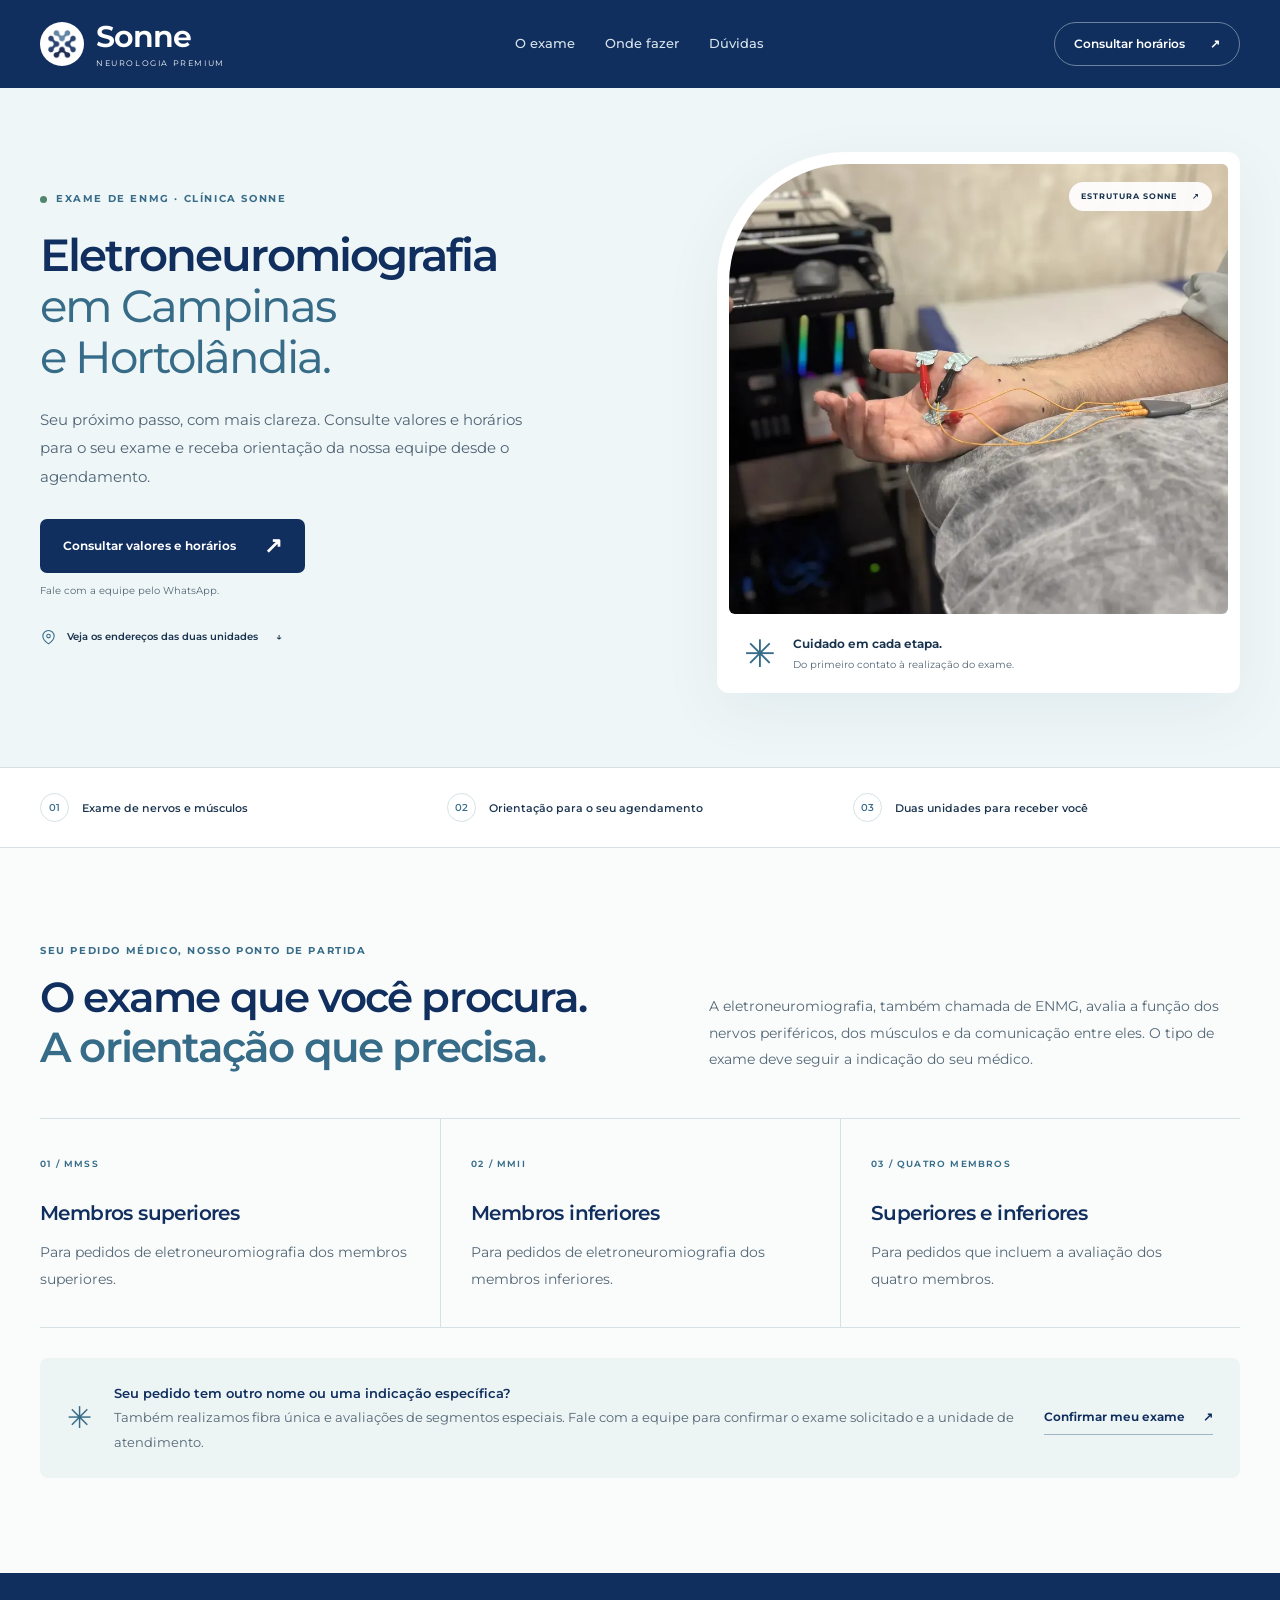
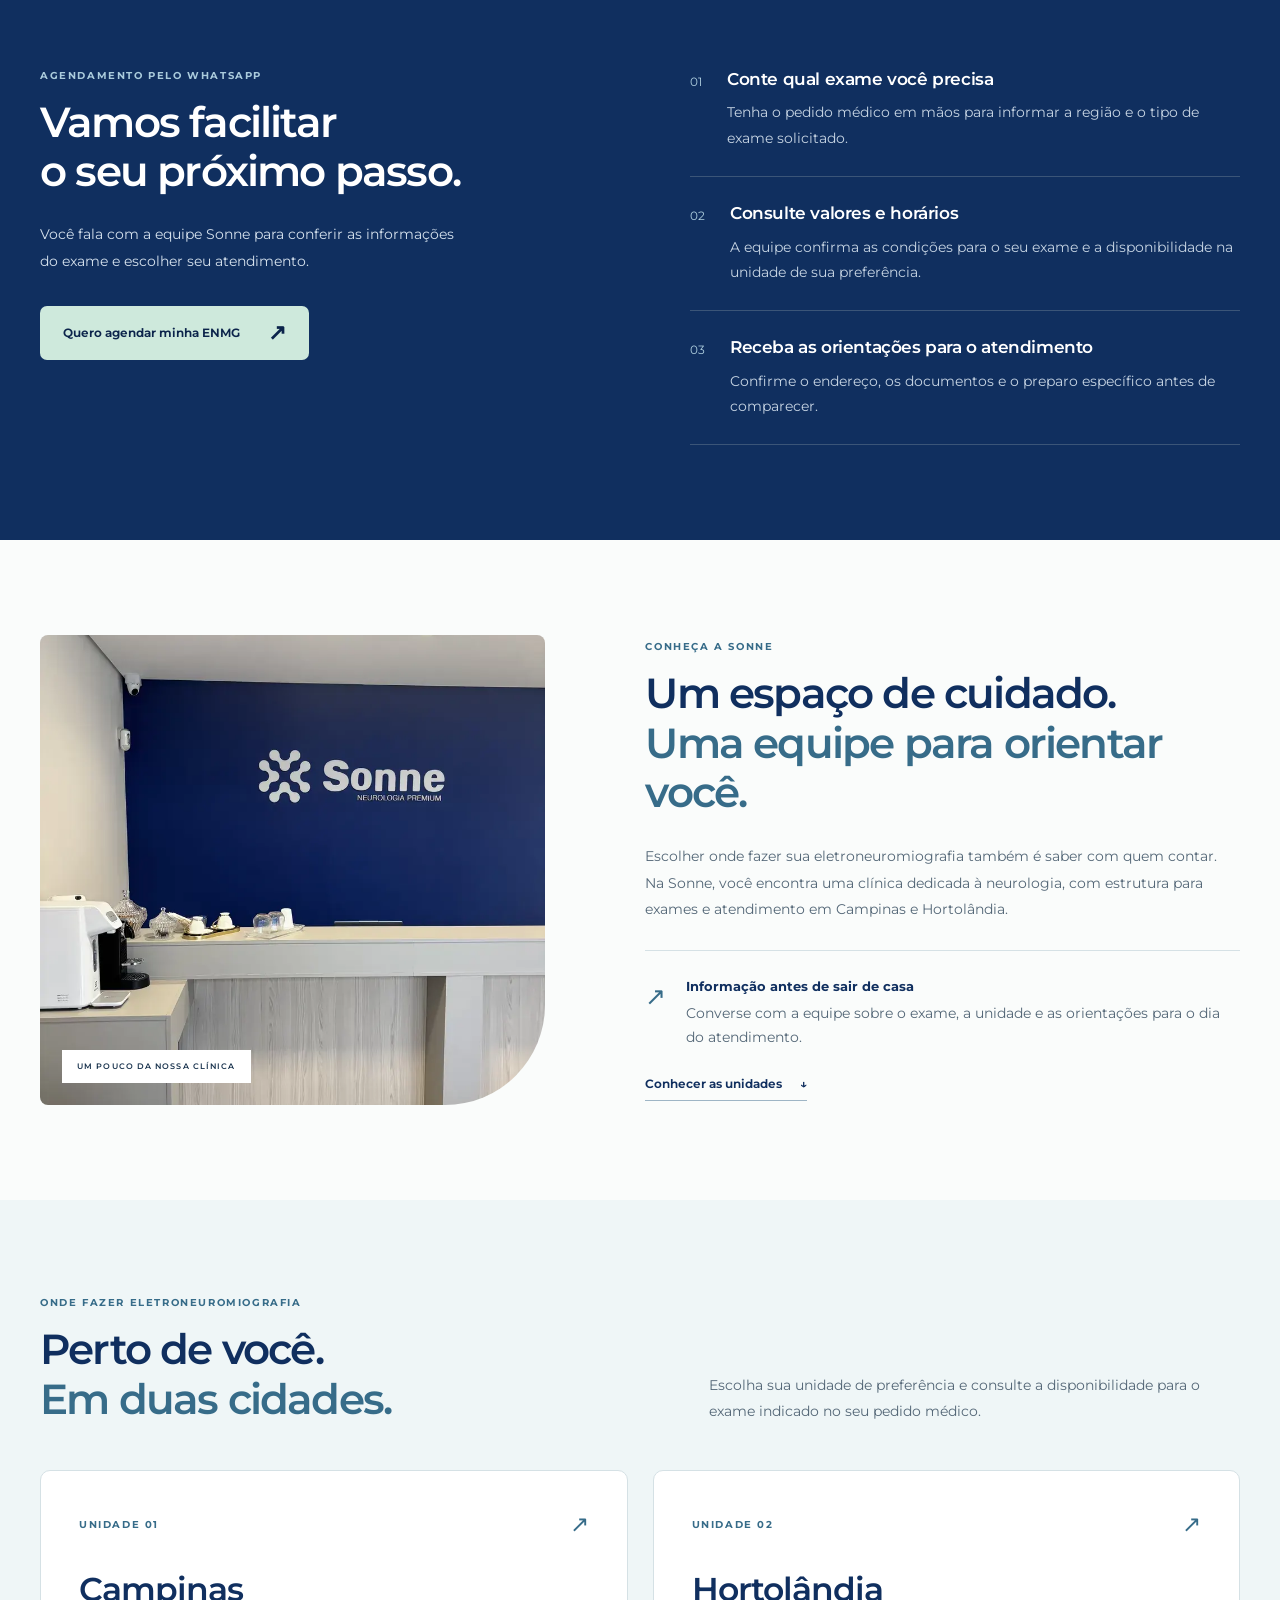
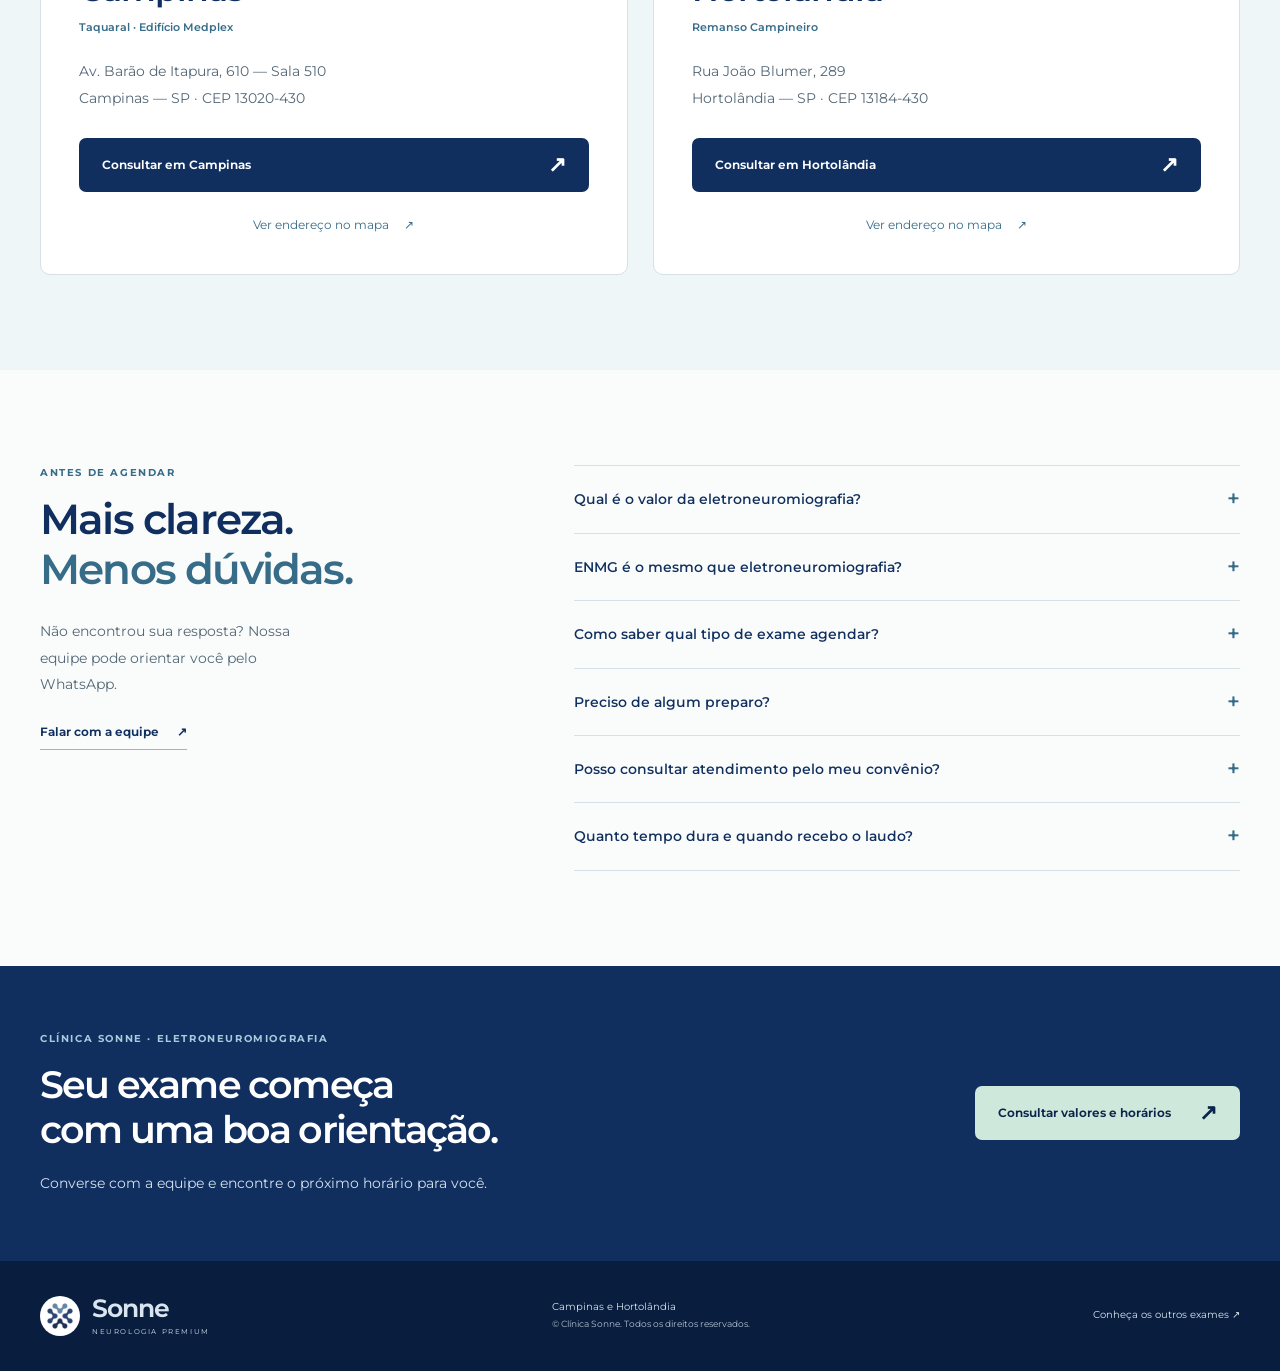
==== eletroneuromiografia/index.html @ 1df1aa3f "feat: add dedicated eletroneuromiografia landing page" ====
<!doctype html>
<html lang="pt-BR">
  <head>
    <meta charset="utf-8" />
    <meta name="viewport" content="width=device-width, initial-scale=1" />
    <title>Eletroneuromiografia em Campinas e Hortolândia | Sonne</title>
    <meta
      name="description"
      content="Precisa agendar uma eletroneuromiografia? Conheça a Clínica Sonne em Campinas e Hortolândia. Consulte valores, horários e orientações para seu exame pelo WhatsApp."
    />
    <meta name="theme-color" content="#102f5f" />
    <link
      rel="canonical"
      href="https://exames.clinicasonne.com.br/eletroneuromiografia/"
    />
    <meta property="og:type" content="website" />
    <meta property="og:locale" content="pt_BR" />
    <meta
      property="og:title"
      content="Eletroneuromiografia em Campinas e Hortolândia | Sonne"
    />
    <meta
      property="og:description"
      content="Seu exame de ENMG, com orientação desde o agendamento. Consulte valores e horários com a equipe Sonne."
    />
    <meta
      property="og:url"
      content="https://exames.clinicasonne.com.br/eletroneuromiografia/"
    />
    <meta
      property="og:image"
      content="https://exames.clinicasonne.com.br/assets/images/exames/eletroneuromiografia.webp"
    />
    <link rel="icon" href="./assets/sonne.webp" type="image/webp" />
    <link
      rel="preload"
      as="image"
      href="../assets/images/exames/eletroneuromiografia.webp"
      fetchpriority="high"
    />
    <link rel="stylesheet" href="./styles.css" />
    <script>
      window.dataLayer = window.dataLayer || [];
      window.dataLayer.push({
        pagePostType: "page",
        pagePostType2: "single-page",
        pagePath: "/eletroneuromiografia/",
        pageTitle: document.title,
        landing_page: "enmg_v1",
      });
      // Keep local QA out of the production container.
      if (location.hostname === "exames.clinicasonne.com.br") {
        (function (w, d, s, l, i) {
          w[l] = w[l] || [];
          w[l].push({ "gtm.start": new Date().getTime(), event: "gtm.js" });
          var f = d.getElementsByTagName(s)[0],
            j = d.createElement(s),
            dl = l != "dataLayer" ? "&l=" + l : "";
          j.async = true;
          j.src = "https://www.googletagmanager.com/gtm.js?id=" + i + dl;
          f.parentNode.insertBefore(j, f);
        })(window, document, "script", "dataLayer", "GTM-NR84NND4");
      }
    </script>
    <script src="./script.js" defer></script>
  </head>
  <body>
    <a class="skip-link" href="#conteudo">Ir para o conteúdo</a>
    <header class="site-header">
      <div class="container header-inner">
        <a class="brand" href="#inicio" aria-label="Clínica Sonne — início">
          <img src="./assets/sonne.webp" alt="" width="44" height="44" />
          <span><strong>Sonne</strong><small>NEUROLOGIA PREMIUM</small></span>
        </a>
        <nav aria-label="Navegação principal">
          <a href="#exame">O exame</a><a href="#unidades">Onde fazer</a
          ><a href="#duvidas">Dúvidas</a>
        </nav>
        <a class="header-cta" href="#agendar"
          >Consultar horários <span aria-hidden="true">↗</span></a
        >
      </div>
    </header>
    <main id="conteudo">
      <section class="hero" id="inicio" aria-labelledby="titulo">
        <div class="container hero-grid">
          <div class="hero-copy">
            <p class="eyebrow">
              <span class="status-dot" aria-hidden="true"></span> EXAME DE ENMG
              · CLÍNICA SONNE
            </p>
            <h1 id="titulo">
              Eletroneuro<wbr />miografia<br /><span
                >em Campinas<br />e Hortolândia.</span
              >
            </h1>
            <p class="hero-description">
              Seu próximo passo, com mais clareza. Consulte valores e horários
              para o seu exame e receba orientação da nossa equipe desde o
              agendamento.
            </p>
            <a
              class="button button-primary"
              id="primeirobotao"
              href="https://wa.me/5519996283086?text=Ol%C3%A1!%20Gostaria%20de%20consultar%20valores%20e%20hor%C3%A1rios%20para%20eletroneuromiografia%20na%20Cl%C3%ADnica%20Sonne."
              target="_blank"
              rel="noopener noreferrer"
              data-cta-label="hero_consultar_enmg"
              >Consultar valores e horários
              <span aria-hidden="true">↗</span></a
            >
            <p class="cta-note">Fale com a equipe pelo WhatsApp.</p>
            <a class="location-link" href="#unidades"
              ><svg aria-hidden="true" viewBox="0 0 24 24">
                <path d="M20 10c0 6-8 11-8 11S4 16 4 10a8 8 0 1 1 16 0Z" />
                <circle cx="12" cy="10" r="2.5" />
              </svg>
              Veja os endereços das duas unidades
              <span aria-hidden="true">↓</span></a
            >
          </div>
          <figure class="hero-visual">
            <img
              class="exam-image"
              src="../assets/images/exames/eletroneuromiografia.webp"
              alt="Eletrodos posicionados na mão durante uma eletroneuromiografia na Clínica Sonne"
              width="900"
              height="1200"
              fetchpriority="high"
              decoding="async"
            />
            <span class="photo-label"
              >ESTRUTURA SONNE <span aria-hidden="true">↗</span></span
            >
            <figcaption>
              <span class="caption-icon" aria-hidden="true">✳</span>
              <div>
                <strong>Cuidado em cada etapa.</strong
                ><span>Do primeiro contato à realização do exame.</span>
              </div>
            </figcaption>
          </figure>
        </div>
      </section>
      <div class="benefits-strip">
        <div class="container benefits-grid">
          <p><span aria-hidden="true">01</span> Exame de nervos e músculos</p>
          <p>
            <span aria-hidden="true">02</span> Orientação para o seu agendamento
          </p>
          <p>
            <span aria-hidden="true">03</span> Duas unidades para receber você
          </p>
        </div>
      </div>

      <section
        class="section exam-section"
        id="exame"
        aria-labelledby="exame-titulo"
      >
        <div class="container">
          <div class="section-heading split-heading">
            <div>
              <p class="eyebrow">SEU PEDIDO MÉDICO, NOSSO PONTO DE PARTIDA</p>
              <h2 id="exame-titulo">
                O exame que você procura.<br /><span
                  >A orientação que precisa.</span
                >
              </h2>
            </div>
            <p>
              A eletroneuromiografia, também chamada de ENMG, avalia a função
              dos nervos periféricos, dos músculos e da comunicação entre eles.
              O tipo de exame deve seguir a indicação do seu médico.
            </p>
          </div>
          <div class="exam-options">
            <article>
              <span class="option-number">01 / MMSS</span>
              <h3>Membros superiores</h3>
              <p>
                Para pedidos de eletroneuromiografia dos membros superiores.
              </p>
            </article>
            <article>
              <span class="option-number">02 / MMII</span>
              <h3>Membros inferiores</h3>
              <p>
                Para pedidos de eletroneuromiografia dos membros inferiores.
              </p>
            </article>
            <article>
              <span class="option-number">03 / QUATRO MEMBROS</span>
              <h3>Superiores e inferiores</h3>
              <p>Para pedidos que incluem a avaliação dos quatro membros.</p>
            </article>
          </div>
          <div class="exam-help">
            <span class="small-mark" aria-hidden="true">✳</span>
            <p>
              <strong
                >Seu pedido tem outro nome ou uma indicação específica?</strong
              ><br />Também realizamos fibra única e avaliações de segmentos
              especiais. Fale com a equipe para confirmar o exame solicitado e a
              unidade de atendimento.
            </p>
            <a
              class="text-link"
              href="https://wa.me/5519996283086?text=Ol%C3%A1!%20Gostaria%20de%20confirmar%20uma%20indica%C3%A7%C3%A3o%20espec%C3%ADfica%20de%20eletroneuromiografia%20na%20Sonne."
              target="_blank"
              rel="noopener noreferrer"
              data-cta-label="tipos_confirmar_exame"
              >Confirmar meu exame <span aria-hidden="true">↗</span></a
            >
          </div>
        </div>
      </section>

      <section
        class="section journey-section"
        id="agendar"
        aria-labelledby="agendar-titulo"
      >
        <div class="container journey-grid">
          <div class="journey-intro">
            <p class="eyebrow">AGENDAMENTO PELO WHATSAPP</p>
            <h2 id="agendar-titulo">
              Vamos facilitar<br />o seu próximo passo.
            </h2>
            <p>
              Você fala com a equipe Sonne para conferir as informações do exame
              e escolher seu atendimento.
            </p>
            <a
              class="button button-primary"
              href="https://wa.me/5519996283086?text=Ol%C3%A1!%20Gostaria%20de%20agendar%20uma%20eletroneuromiografia%20na%20Cl%C3%ADnica%20Sonne."
              target="_blank"
              rel="noopener noreferrer"
              data-cta-label="passos_agendar_enmg"
              >Quero agendar minha ENMG <span aria-hidden="true">↗</span></a
            >
          </div>
          <ol class="steps">
            <li>
              <span class="step-index">01</span>
              <div>
                <h3>Conte qual exame você precisa</h3>
                <p>
                  Tenha o pedido médico em mãos para informar a região e o tipo
                  de exame solicitado.
                </p>
              </div>
            </li>
            <li>
              <span class="step-index">02</span>
              <div>
                <h3>Consulte valores e horários</h3>
                <p>
                  A equipe confirma as condições para o seu exame e a
                  disponibilidade na unidade de sua preferência.
                </p>
              </div>
            </li>
            <li>
              <span class="step-index">03</span>
              <div>
                <h3>Receba as orientações para o atendimento</h3>
                <p>
                  Confirme o endereço, os documentos e o preparo específico
                  antes de comparecer.
                </p>
              </div>
            </li>
          </ol>
        </div>
      </section>

      <section class="section clinic-section" aria-labelledby="clinica-titulo">
        <div class="container clinic-grid">
          <div class="clinic-photos">
            <img
              src="../assets/images/clinica/IMG_0483.webp"
              alt="Recepção da Clínica Sonne com a marca na parede azul"
              width="900"
              height="1200"
              loading="lazy"
              decoding="async"
            /><span class="photo-caption">UM POUCO DA NOSSA CLÍNICA</span>
          </div>
          <div class="clinic-copy">
            <p class="eyebrow">CONHEÇA A SONNE</p>
            <h2 id="clinica-titulo">
              Um espaço de cuidado.<br /><span
                >Uma equipe para orientar você.</span
              >
            </h2>
            <p>
              Escolher onde fazer sua eletroneuromiografia também é saber com
              quem contar. Na Sonne, você encontra uma clínica dedicada à
              neurologia, com estrutura para exames e atendimento em Campinas e
              Hortolândia.
            </p>
            <div class="clinic-detail">
              <span aria-hidden="true">↗</span>
              <p>
                <strong>Informação antes de sair de casa</strong>Converse com a
                equipe sobre o exame, a unidade e as orientações para o dia do
                atendimento.
              </p>
            </div>
            <a class="text-link" href="#unidades"
              >Conhecer as unidades <span aria-hidden="true">↓</span></a
            >
          </div>
        </div>
      </section>

      <section
        class="section locations-section"
        id="unidades"
        aria-labelledby="unidades-titulo"
      >
        <div class="container">
          <div class="section-heading split-heading">
            <div>
              <p class="eyebrow">ONDE FAZER ELETRONEUROMIOGRAFIA</p>
              <h2 id="unidades-titulo">
                Perto de você.<br /><span>Em duas cidades.</span>
              </h2>
            </div>
            <p>
              Escolha sua unidade de preferência e consulte a disponibilidade
              para o exame indicado no seu pedido médico.
            </p>
          </div>
          <div class="location-grid">
            <article class="location-card">
              <div class="location-top">
                <span class="eyebrow">UNIDADE 01</span
                ><span aria-hidden="true">↗</span>
              </div>
              <h3>Campinas</h3>
              <p class="neighborhood">Taquaral · Edifício Medplex</p>
              <address>
                Av. Barão de Itapura, 610 — Sala 510<br />Campinas — SP · CEP
                13020-430
              </address>
              <a
                class="button button-primary"
                href="https://wa.me/5519996283086?text=Ol%C3%A1!%20Gostaria%20de%20consultar%20valores%20e%20hor%C3%A1rios%20de%20eletroneuromiografia%20na%20unidade%20Campinas%20da%20Sonne."
                target="_blank"
                rel="noopener noreferrer"
                data-cta-label="unidade_campinas_enmg"
                data-unit="campinas"
                >Consultar em Campinas <span aria-hidden="true">↗</span></a
              ><a
                class="map-link"
                href="https://www.google.com/maps/search/?api=1&amp;query=Cl%C3%ADnica%20Sonne%20Av.%20Bar%C3%A3o%20de%20Itapura%20610%20Campinas"
                target="_blank"
                rel="noopener noreferrer"
                >Ver endereço no mapa <span aria-hidden="true">↗</span></a
              >
            </article>
            <article class="location-card">
              <div class="location-top">
                <span class="eyebrow">UNIDADE 02</span
                ><span aria-hidden="true">↗</span>
              </div>
              <h3>Hortolândia</h3>
              <p class="neighborhood">Remanso Campineiro</p>
              <address>
                Rua João Blumer, 289<br />Hortolândia — SP · CEP 13184-430
              </address>
              <a
                class="button button-primary"
                href="https://wa.me/5519996283086?text=Ol%C3%A1!%20Gostaria%20de%20consultar%20valores%20e%20hor%C3%A1rios%20de%20eletroneuromiografia%20na%20unidade%20Hortol%C3%A2ndia%20da%20Sonne."
                target="_blank"
                rel="noopener noreferrer"
                data-cta-label="unidade_hortolandia_enmg"
                data-unit="hortolandia"
                >Consultar em Hortolândia <span aria-hidden="true">↗</span></a
              ><a
                class="map-link"
                href="https://www.google.com/maps/search/?api=1&amp;query=Cl%C3%ADnica%20Sonne%20Rua%20Jo%C3%A3o%20Blumer%20289%20Hortol%C3%A2ndia"
                target="_blank"
                rel="noopener noreferrer"
                >Ver endereço no mapa <span aria-hidden="true">↗</span></a
              >
            </article>
          </div>
        </div>
      </section>

      <section
        class="section faq-section"
        id="duvidas"
        aria-labelledby="duvidas-titulo"
      >
        <div class="container faq-grid">
          <div>
            <p class="eyebrow">ANTES DE AGENDAR</p>
            <h2 id="duvidas-titulo">
              Mais clareza.<br /><span>Menos dúvidas.</span>
            </h2>
            <p>
              Não encontrou sua resposta? Nossa equipe pode orientar você pelo
              WhatsApp.
            </p>
            <a
              class="text-link"
              href="https://wa.me/5519996283086?text=Ol%C3%A1!%20Tenho%20uma%20d%C3%BAvida%20sobre%20o%20agendamento%20de%20eletroneuromiografia%20na%20Sonne."
              target="_blank"
              rel="noopener noreferrer"
              data-cta-label="faq_duvida_enmg"
              >Falar com a equipe <span aria-hidden="true">↗</span></a
            >
          </div>
          <div class="faq-list">
            <details>
              <summary>Qual é o valor da eletroneuromiografia?</summary>
              <p>
                Para consultar o valor do seu exame, informe à equipe o que está
                descrito no pedido médico e a unidade de preferência. Assim,
                você recebe as informações correspondentes ao atendimento
                solicitado.
              </p>
            </details>
            <details>
              <summary>ENMG é o mesmo que eletroneuromiografia?</summary>
              <p>
                Sim. ENMG é a sigla de eletroneuromiografia. No pedido, também
                podem aparecer as siglas MMSS (membros superiores) e MMII
                (membros inferiores).
              </p>
            </details>
            <details>
              <summary>Como saber qual tipo de exame agendar?</summary>
              <p>
                Use a indicação do seu pedido médico. Se houver dúvida sobre a
                descrição ou a região a ser avaliada, fale com a equipe antes de
                confirmar o agendamento.
              </p>
            </details>
            <details>
              <summary>Preciso de algum preparo?</summary>
              <p>
                Confirme com a equipe o preparo específico para o exame
                solicitado, os documentos necessários e as orientações para o
                dia do atendimento.
              </p>
            </details>
            <details>
              <summary>Posso consultar atendimento pelo meu convênio?</summary>
              <p>
                Sim. Informe seu convênio, a modalidade do plano e o exame
                solicitado. A equipe precisa confirmar a elegibilidade e as
                condições de atendimento antes do agendamento.
              </p>
            </details>
            <details>
              <summary>Quanto tempo dura e quando recebo o laudo?</summary>
              <p>
                Consulte essas informações no agendamento, de acordo com o tipo
                de exame solicitado. A equipe confirma a duração prevista e o
                prazo de entrega do laudo para o seu atendimento.
              </p>
            </details>
          </div>
        </div>
      </section>
      <section class="final-cta" aria-labelledby="final-titulo">
        <div class="container final-inner">
          <div>
            <p class="eyebrow">CLÍNICA SONNE · ELETRONEUROMIOGRAFIA</p>
            <h2 id="final-titulo">
              Seu exame começa<br />com uma boa orientação.
            </h2>
            <p>Converse com a equipe e encontre o próximo horário para você.</p>
          </div>
          <a
            class="button button-light"
            href="https://wa.me/5519996283086?text=Ol%C3%A1!%20Gostaria%20de%20consultar%20valores%20e%20hor%C3%A1rios%20para%20eletroneuromiografia%20na%20Cl%C3%ADnica%20Sonne."
            target="_blank"
            rel="noopener noreferrer"
            data-cta-label="final_consultar_enmg"
            >Consultar valores e horários <span aria-hidden="true">↗</span></a
          >
        </div>
      </section>
    </main>
    <footer>
      <div class="container footer-inner">
        <a class="brand" href="#inicio"
          ><img src="./assets/sonne.webp" alt="" width="40" height="40" /><span
            ><strong>Sonne</strong><small>NEUROLOGIA PREMIUM</small></span
          ></a
        >
        <p>
          Campinas e Hortolândia<br /><span
            >© Clínica Sonne. Todos os direitos reservados.</span
          >
        </p>
        <a href="../"
          >Conheça os outros exames <span aria-hidden="true">↗</span></a
        >
      </div>
    </footer>
    <div class="mobile-cta">
      <a
        class="button button-primary"
        href="https://wa.me/5519996283086?text=Ol%C3%A1!%20Gostaria%20de%20consultar%20valores%20e%20hor%C3%A1rios%20para%20eletroneuromiografia%20na%20Cl%C3%ADnica%20Sonne."
        target="_blank"
        rel="noopener noreferrer"
        data-cta-label="fixo_mobile_consultar_enmg"
        >Consultar valores e horários <span aria-hidden="true">↗</span></a
      >
    </div>
  </body>
</html>
---- eletroneuromiografia/styles.css ----
@font-face {
  font-family: Montserrat;
  src: url("./assets/montserrat-latin.woff2") format("woff2");
  font-style: normal;
  font-weight: 100 900;
  font-display: swap;
}
:root {
  --navy: #102f5f;
  --deep: #0c244b;
  --blue: #376c89;
  --ice: #eff6f7;
  --ink: #18324d;
  --muted: #546777;
  --line: #d5e1e5;
  --paper: #fafcfb;
  --mint: #cee9dc;
}
* {
  box-sizing: border-box;
}
html {
  scroll-behavior: smooth;
  scroll-padding-top: 104px;
}
body {
  margin: 0;
  background: var(--paper);
  color: var(--ink);
  font:
    16px/1.65 Montserrat,
    Arial,
    sans-serif;
  -webkit-font-smoothing: antialiased;
}
a {
  color: inherit;
  text-decoration: none;
}
img {
  display: block;
  max-width: 100%;
  height: auto;
}
button,
a,
summary {
  -webkit-tap-highlight-color: transparent;
}
a:focus-visible,
summary:focus-visible {
  outline: 3px solid #21805a;
  outline-offset: 6px;
}
h1,
h2,
h3,
p,
figure {
  margin: 0;
}
h1,
h2,
h3 {
  font-weight: 600;
}
h2 {
  font-size: clamp(30px, 3.3vw, 43px);
  line-height: 1.18;
  letter-spacing: -1.8px;
  color: var(--navy);
}
h2 span {
  color: var(--blue);
}
.container {
  width: min(1200px, calc(100% - 80px));
  margin-inline: auto;
}
.skip-link {
  position: fixed;
  left: 15px;
  top: -100px;
  z-index: 100;
  background: white;
  padding: 12px 20px;
}
.skip-link:focus {
  top: 10px;
}
.site-header {
  position: sticky;
  top: 0;
  z-index: 30;
  background: var(--navy);
  color: #fff;
}
.header-inner {
  height: 88px;
  display: flex;
  align-items: center;
  justify-content: space-between;
  gap: 30px;
}
.brand {
  display: flex;
  align-items: center;
  gap: 12px;
}
.brand img {
  border-radius: 50%;
}
.brand > span {
  display: grid;
  line-height: 1;
}
.brand strong {
  font-size: 30px;
  font-weight: 650;
  letter-spacing: -1px;
}
.brand small {
  margin-top: 7px;
  font-size: 8px;
  letter-spacing: 1.6px;
}
.site-header nav {
  display: flex;
  gap: 30px;
  font-size: 13px;
  font-weight: 500;
  color: #d8e4ec;
}
.site-header nav a:hover {
  color: #fff;
  text-decoration: underline;
  text-underline-offset: 5px;
}
.header-cta {
  display: flex;
  align-items: center;
  gap: 25px;
  border: 1px solid #6c829d;
  border-radius: 30px;
  padding: 11px 19px;
  font-size: 12px;
  font-weight: 600;
}
.header-cta:hover {
  background: #fff;
  color: var(--navy);
}
.eyebrow {
  font-size: 10px;
  font-weight: 700;
  letter-spacing: 1.6px;
  line-height: 1.6;
  color: var(--blue);
}
.hero {
  background: var(--ice);
  overflow: hidden;
}
.hero-grid {
  display: grid;
  grid-template-columns: 1.17fr 1fr;
  gap: 65px;
  align-items: center;
  padding-block: 64px 74px;
}
.hero-copy .eyebrow {
  display: flex;
  gap: 9px;
  align-items: center;
}
.status-dot {
  width: 7px;
  height: 7px;
  flex: 0 0 7px;
  border-radius: 50%;
  background: #51856d;
}
.hero h1 {
  margin: 23px 0;
  font-size: clamp(35px, 3.55vw, 51px);
  line-height: 1.12;
  letter-spacing: -2px;
  color: var(--navy);
}
.hero h1 span {
  font-weight: 450;
  color: var(--blue);
}
.hero-description {
  max-width: 510px;
  font-size: 15px;
  line-height: 1.9;
  color: #4f6475;
}
.button {
  display: inline-flex;
  align-items: center;
  justify-content: center;
  gap: 28px;
  min-height: 54px;
  padding: 16px 23px;
  border-radius: 7px;
  font-size: 12px;
  font-weight: 650;
  line-height: 1.4;
  transition:
    background 0.2s,
    transform 0.2s;
}
.button:hover {
  transform: translateY(-2px);
}
.button span {
  font-size: 22px;
  line-height: 1;
}
.button-primary {
  background: var(--navy);
  color: #fff;
}
.button-primary:hover {
  background: #1c497e;
}
.hero .button {
  margin-top: 28px;
}
.cta-note {
  font-size: 10px;
  color: var(--muted);
  margin-top: 10px;
}
.location-link {
  display: inline-flex;
  align-items: center;
  gap: 10px;
  margin-top: 29px;
  font-size: 10px;
  font-weight: 600;
}
.location-link svg {
  width: 17px;
  height: 17px;
  stroke: var(--blue);
  stroke-width: 1.5;
  fill: none;
}
.location-link > span {
  margin-left: 8px;
}
.hero-visual {
  position: relative;
  padding: 12px 12px 0;
  background: white;
  border-radius: 130px 12px 12px 12px;
  box-shadow: 0 18px 60px #173b5e10;
}
.exam-image {
  width: 100%;
  height: 450px;
  object-fit: cover;
  object-position: 50% 58%;
  border-radius: 120px 6px 6px 6px;
}
.photo-label {
  position: absolute;
  right: 28px;
  top: 30px;
  padding: 8px 12px;
  border-radius: 30px;
  background: #ffffffeb;
  font-size: 8px;
  font-weight: 700;
  letter-spacing: 1px;
  display: flex;
  gap: 15px;
  align-items: center;
}
.hero-visual figcaption {
  display: flex;
  align-items: center;
  gap: 17px;
  padding: 20px 15px;
}
.caption-icon {
  font-size: 38px;
  color: var(--blue);
  line-height: 1;
}
.hero-visual figcaption div {
  display: grid;
  gap: 3px;
}
.hero-visual figcaption strong {
  font-size: 12px;
  font-weight: 650;
}
.hero-visual figcaption div > span {
  font-size: 10px;
  color: var(--muted);
}
.benefits-strip {
  border-block: 1px solid var(--line);
  background: white;
}
.benefits-grid {
  display: grid;
  grid-template-columns: repeat(3, 1fr);
  padding-block: 25px;
  gap: 20px;
}
.benefits-grid p {
  display: flex;
  gap: 13px;
  align-items: center;
  font-size: 11px;
  font-weight: 550;
}
.benefits-grid p > span {
  font-size: 10px;
  color: var(--blue);
  border: 1px solid #d6e2e6;
  border-radius: 50%;
  width: 29px;
  height: 29px;
  display: grid;
  place-items: center;
  flex-shrink: 0;
}
.section {
  padding-block: 95px;
}
.section-heading {
  margin-bottom: 45px;
}
.section-heading h2,
.journey-intro h2,
.clinic-copy h2,
.faq-grid h2 {
  margin-top: 14px;
}
.split-heading {
  display: grid;
  grid-template-columns: 1.1fr 1fr;
  gap: 85px;
  align-items: end;
}
.split-heading > p {
  font-size: 13px;
  color: var(--muted);
  line-height: 1.9;
}
.exam-options {
  display: grid;
  grid-template-columns: repeat(3, 1fr);
  border-block: 1px solid var(--line);
}
.exam-options article {
  padding: 30px 30px 34px 0;
}
.exam-options article + article {
  border-left: 1px solid var(--line);
  padding-left: 30px;
}
.option-number {
  font-size: 9px;
  letter-spacing: 1.2px;
  font-weight: 650;
  color: var(--blue);
}
.exam-options h3 {
  font-size: 20px;
  line-height: 1.35;
  margin: 25px 0 12px;
  color: var(--navy);
  letter-spacing: -0.6px;
}
.exam-options p {
  font-size: 12px;
  line-height: 1.9;
  color: var(--muted);
}
.exam-help {
  display: flex;
  align-items: center;
  gap: 22px;
  margin-top: 30px;
  background: #edf4f4;
  padding: 23px 27px;
  border-radius: 8px;
}
.small-mark {
  font-size: 30px;
  color: var(--blue);
}
.exam-help p {
  font-size: 11px;
  line-height: 1.9;
  flex: 1;
  color: var(--muted);
}
.exam-help strong {
  color: var(--navy);
  font-weight: 600;
}
.text-link {
  display: inline-flex;
  align-items: center;
  gap: 18px;
  font-size: 11px;
  color: var(--navy);
  font-weight: 650;
  border-bottom: 1px solid #9eb5c5;
  padding-block: 7px;
  white-space: nowrap;
}
.text-link:hover {
  color: #236747;
  border-color: currentColor;
}
.journey-section {
  background: var(--navy);
  color: #d5e1ed;
}
.journey-grid {
  display: grid;
  grid-template-columns: 1fr 1fr;
  gap: 100px;
  align-items: start;
}
.journey-section .eyebrow {
  color: #aacbdc;
}
.journey-section h2 {
  color: #fff;
}
.journey-intro > p:not(.eyebrow) {
  font-size: 13px;
  line-height: 1.9;
  margin: 24px 0;
  max-width: 420px;
}
.journey-section .button {
  background: var(--mint);
  color: var(--deep);
  margin-top: 8px;
}
.journey-section .button:hover {
  background: #e6f5ed;
}
.steps {
  margin: 0;
  padding: 0;
  list-style: none;
}
.steps li {
  display: flex;
  align-items: flex-start;
  gap: 25px;
  padding: 25px 0;
  border-bottom: 1px solid #3b5578;
}
.steps li:first-child {
  padding-top: 0;
}
.step-index {
  font-size: 12px;
  color: #afcfdf;
  padding-top: 4px;
}
.steps h3 {
  color: #fff;
  font-size: 17px;
  line-height: 1.4;
  margin-bottom: 9px;
  letter-spacing: -0.4px;
}
.steps p {
  font-size: 12px;
  line-height: 1.8;
  color: #c6d4e3;
}
.clinic-grid {
  display: grid;
  grid-template-columns: 0.85fr 1fr;
  align-items: center;
  gap: 100px;
}
.clinic-photos {
  position: relative;
}
.clinic-photos img {
  height: 470px;
  width: 100%;
  object-fit: cover;
  object-position: center 50%;
  border-radius: 8px 8px 100px 8px;
}
.photo-caption {
  position: absolute;
  left: 22px;
  bottom: 22px;
  background: white;
  padding: 10px 15px;
  font-size: 8px;
  letter-spacing: 1.1px;
  font-weight: 600;
}
.clinic-copy > p:not(.eyebrow) {
  font-size: 13px;
  color: var(--muted);
  line-height: 1.9;
  margin-top: 25px;
}
.clinic-detail {
  display: flex;
  align-items: flex-start;
  gap: 20px;
  border-top: 1px solid var(--line);
  margin: 27px 0 18px;
  padding-top: 25px;
}
.clinic-detail > span {
  font-size: 25px;
  color: var(--blue);
}
.clinic-detail p {
  font-size: 12px;
  color: var(--muted);
}
.clinic-detail strong {
  display: block;
  font-size: 13px;
  color: var(--navy);
  margin-bottom: 5px;
}
.locations-section {
  background: var(--ice);
}
.location-grid {
  display: grid;
  grid-template-columns: 1fr 1fr;
  gap: 25px;
}
.location-card {
  background: white;
  border: 1px solid var(--line);
  padding: 35px 38px;
  border-radius: 10px;
}
.location-top {
  display: flex;
  align-items: center;
  justify-content: space-between;
}
.location-top > span:last-child {
  font-size: 23px;
  color: var(--blue);
}
.location-card h3 {
  font-size: 33px;
  letter-spacing: -1px;
  margin: 18px 0 2px;
  color: var(--navy);
}
.neighborhood {
  font-size: 11px;
  color: var(--blue);
  font-weight: 600;
}
.location-card address {
  font-size: 12px;
  color: var(--muted);
  font-style: normal;
  line-height: 1.9;
  margin: 22px 0 27px;
}
.location-card .button {
  width: 100%;
  justify-content: space-between;
}
.map-link {
  display: flex;
  align-items: center;
  justify-content: center;
  gap: 15px;
  font-size: 11px;
  color: var(--blue);
  margin-top: 17px;
  min-height: 30px;
}
.map-link:hover {
  text-decoration: underline;
}
.faq-grid {
  display: grid;
  grid-template-columns: 0.8fr 1.2fr;
  gap: 90px;
}
.faq-grid > div > p:not(.eyebrow) {
  font-size: 12px;
  line-height: 1.9;
  color: var(--muted);
  margin: 23px 0 17px;
  max-width: 290px;
}
.faq-list {
  border-top: 1px solid var(--line);
}
details {
  border-bottom: 1px solid var(--line);
}
summary {
  cursor: pointer;
  list-style: none;
  font-size: 13px;
  line-height: 1.6;
  font-weight: 550;
  display: flex;
  justify-content: space-between;
  gap: 24px;
  padding: 22px 0;
  color: var(--navy);
}
summary::-webkit-details-marker {
  display: none;
}
summary:after {
  content: "+";
  font-size: 22px;
  line-height: 1;
  flex-shrink: 0;
  color: var(--blue);
}
details[open] summary:after {
  content: "−";
}
details p {
  font-size: 12px;
  line-height: 1.9;
  padding: 0 30px 23px 0;
  color: var(--muted);
}
.final-cta {
  padding-block: 65px;
  background: var(--navy);
  color: #d5e1ed;
}
.final-inner {
  display: flex;
  align-items: center;
  justify-content: space-between;
  gap: 55px;
}
.final-cta .eyebrow {
  color: #aacbdc;
}
.final-cta h2 {
  color: #fff;
  margin-top: 15px;
  font-size: clamp(29px, 3vw, 40px);
}
.final-cta p:not(.eyebrow) {
  font-size: 12px;
  margin-top: 20px;
}
.button-light {
  background: var(--mint);
  color: var(--deep);
  flex-shrink: 0;
}
.button-light:hover {
  background: #e6f5ed;
}
footer {
  background: #091e3e;
  color: #d8e5ee;
  padding-block: 35px;
}
.footer-inner {
  display: flex;
  align-items: center;
  justify-content: space-between;
  gap: 35px;
}
.footer-inner .brand strong {
  font-size: 25px;
}
.footer-inner .brand small {
  font-size: 7px;
}
.footer-inner p {
  font-size: 10px;
}
.footer-inner p > span {
  font-size: 9px;
  color: #afc0d1;
}
.footer-inner > a:last-child {
  font-size: 10px;
}
.mobile-cta {
  display: none;
}
@media (min-width: 1500px) {
  .hero h1 {
    font-size: 51px;
  }
}
@media (max-width: 1100px) {
  .container {
    width: calc(100% - 56px);
  }
  .hero-grid {
    gap: 30px;
  }
  .hero h1 {
    font-size: 40px;
  }
  .exam-image {
    height: 430px;
  }
  .header-inner {
    gap: 20px;
  }
  .site-header nav {
    gap: 20px;
  }
  .journey-grid,
  .clinic-grid {
    gap: 55px;
  }
  .split-heading,
  .faq-grid {
    gap: 45px;
  }
  .exam-help {
    flex-wrap: wrap;
  }
  .exam-help .text-link {
    margin-left: 45px;
  }
  .hero-description {
    font-size: 14px;
  }
}
@media (max-width: 800px) {
  .container {
    width: calc(100% - 40px);
  }
  .header-inner {
    height: 76px;
  }
  .brand strong {
    font-size: 26px;
  }
  .brand small {
    font-size: 7px;
  }
  .site-header nav {
    display: none;
  }
  .header-cta {
    font-size: 10px;
    padding: 10px 14px;
    gap: 13px;
  }
  .hero-grid {
    grid-template-columns: 1fr;
    gap: 38px;
    padding-block: 42px 40px;
  }
  .hero h1 {
    font-size: clamp(32px, 6.2vw, 47px);
    letter-spacing: -1.5px;
  }
  .hero h1 span br {
    display: none;
  }
  .hero-description {
    max-width: 570px;
  }
  .hero-visual {
    width: 100%;
    max-width: 560px;
    justify-self: center;
    border-radius: 85px 10px 10px 10px;
  }
  .exam-image {
    height: 380px;
    object-position: center 62%;
    border-radius: 75px 6px 6px 6px;
  }
  .benefits-grid {
    gap: 18px;
    padding-block: 23px;
  }
  .benefits-grid p {
    font-size: 10px;
    align-items: flex-start;
    gap: 9px;
  }
  .section {
    padding-block: 65px;
  }
  .split-heading {
    grid-template-columns: 1fr;
    gap: 22px;
  }
  .split-heading > p {
    max-width: 590px;
  }
  .journey-grid,
  .clinic-grid,
  .faq-grid {
    grid-template-columns: 1fr;
    gap: 38px;
  }
  .journey-intro > p:not(.eyebrow) {
    max-width: 550px;
  }
  .clinic-photos {
    max-width: 550px;
  }
  .clinic-photos img {
    height: 390px;
  }
  .clinic-copy h2 {
    max-width: 550px;
  }
  .clinic-grid {
    gap: 36px;
  }
  .location-card {
    padding: 26px;
  }
  .location-card h3 {
    font-size: 28px;
  }
  .location-card .button {
    font-size: 10px;
    gap: 14px;
    padding: 16px;
  }
  .faq-grid > div > p:not(.eyebrow) {
    max-width: 500px;
  }
  .final-inner {
    align-items: flex-start;
    flex-direction: column;
    gap: 27px;
  }
  .footer-inner {
    flex-wrap: wrap;
  }
  .exam-options h3 {
    font-size: 17px;
  }
  .exam-options article {
    padding-right: 20px;
  }
  .exam-options article + article {
    padding-left: 20px;
  }
}
@media (max-width: 520px) {
  html {
    scroll-padding-top: 92px;
  }
  .container {
    width: calc(100% - 36px);
  }
  .brand {
    gap: 8px;
  }
  .brand img {
    width: 36px;
    height: 36px;
  }
  .brand strong {
    font-size: 24px;
  }
  .brand small {
    font-size: 6px;
    letter-spacing: 1.2px;
  }
  .header-cta {
    font-size: 9px;
    gap: 8px;
  }
  .header-inner {
    gap: 10px;
    height: 70px;
  }
  .hero-grid {
    padding-top: 34px;
    gap: 32px;
  }
  .hero-copy .eyebrow {
    font-size: 8px;
    letter-spacing: 1.2px;
  }
  .hero h1 {
    font-size: clamp(27px, 7.6vw, 39px);
    margin: 20px 0;
    letter-spacing: -1.2px;
    line-height: 1.17;
  }
  .hero h1 span br {
    display: initial;
  }
  .hero-description {
    font-size: 13px;
    line-height: 1.85;
  }
  .hero .button {
    width: 100%;
    font-size: 12px;
    margin-top: 24px;
  }
  .cta-note {
    text-align: center;
  }
  .location-link {
    font-size: 9px;
    gap: 7px;
    margin-top: 22px;
  }
  .exam-image {
    height: 310px;
  }
  .hero-visual figcaption {
    padding: 16px 7px;
    gap: 12px;
  }
  .hero-visual figcaption strong {
    font-size: 11px;
  }
  .hero-visual figcaption div > span {
    font-size: 9px;
  }
  .caption-icon {
    font-size: 30px;
  }
  .photo-label {
    font-size: 7px;
    right: 23px;
    top: 23px;
  }
  .benefits-grid {
    grid-template-columns: 1fr;
    gap: 13px;
  }
  .benefits-grid p {
    align-items: center;
    font-size: 11px;
  }
  .benefits-grid p > span {
    width: 25px;
    height: 25px;
  }
  .section {
    padding-block: 52px;
  }
  h2 {
    font-size: 30px;
    letter-spacing: -1.2px;
  }
  .eyebrow {
    font-size: 8px;
    letter-spacing: 1.2px;
  }
  .section-heading {
    margin-bottom: 30px;
  }
  .exam-options {
    grid-template-columns: 1fr;
  }
  .exam-options article {
    padding: 25px 0;
  }
  .exam-options article + article {
    border-left: 0;
    border-top: 1px solid var(--line);
    padding: 25px 0;
  }
  .exam-options h3 {
    margin: 12px 0 8px;
    font-size: 20px;
  }
  .exam-help {
    gap: 12px;
    padding: 22px 19px;
    align-items: flex-start;
  }
  .exam-help p {
    flex-basis: calc(100% - 45px);
  }
  .exam-help .text-link {
    margin-left: 35px;
    font-size: 10px;
  }
  .journey-grid {
    gap: 36px;
  }
  .journey-intro .button {
    width: 100%;
    font-size: 11px;
  }
  .steps li {
    gap: 18px;
    padding-block: 21px;
  }
  .steps h3 {
    font-size: 16px;
  }
  .clinic-photos img {
    height: 350px;
    border-bottom-right-radius: 70px;
  }
  .location-grid {
    grid-template-columns: 1fr;
    gap: 18px;
  }
  .location-card {
    padding: 25px;
  }
  .location-card .button {
    font-size: 11px;
  }
  .location-card h3 {
    font-size: 30px;
  }
  .faq-grid {
    gap: 30px;
  }
  summary {
    font-size: 12px;
    padding-block: 20px;
  }
  .final-cta {
    padding-block: 48px;
  }
  .final-inner {
    gap: 25px;
  }
  .final-inner .button {
    width: 100%;
  }
  .footer-inner {
    align-items: flex-start;
    flex-direction: column;
    gap: 23px;
  }
  footer {
    padding-bottom: 110px;
  }
  .mobile-cta {
    display: block;
    position: fixed;
    bottom: 0;
    left: 0;
    right: 0;
    z-index: 40;
    background: #ffffffed;
    border-top: 1px solid var(--line);
    padding: 10px 18px max(10px, env(safe-area-inset-bottom));
    backdrop-filter: blur(12px);
  }
  .mobile-cta .button {
    width: 100%;
    min-height: 48px;
    padding-block: 12px;
    font-size: 11px;
  }
}
/* Keep explanatory copy comfortable to read on phones and desktop. */
.split-heading > p,
.exam-options p,
.journey-intro > p:not(.eyebrow),
.steps p,
.clinic-copy > p:not(.eyebrow),
.clinic-detail p,
.location-card address,
.faq-grid > div > p:not(.eyebrow),
details p {
  font-size: 14px;
}
.exam-help p {
  font-size: 13px;
}
summary {
  font-size: 14px;
}
.text-link,
.map-link {
  font-size: 12px;
}
.final-cta p:not(.eyebrow) {
  font-size: 14px;
}
@media (max-width: 520px) {
  .hero-description {
    font-size: 14px;
  }
  .location-link {
    font-size: 10px;
  }
  .exam-help .text-link {
    font-size: 11px;
  }
  .split-heading > p,
  .exam-options p,
  .steps p,
  .clinic-copy > p:not(.eyebrow),
  .location-card address,
  details p {
    font-size: 14px;
  }
}
@media (prefers-reduced-motion: reduce) {
  html {
    scroll-behavior: auto;
  }
  *,
  *:before,
  *:after {
    transition: none !important;
  }
}
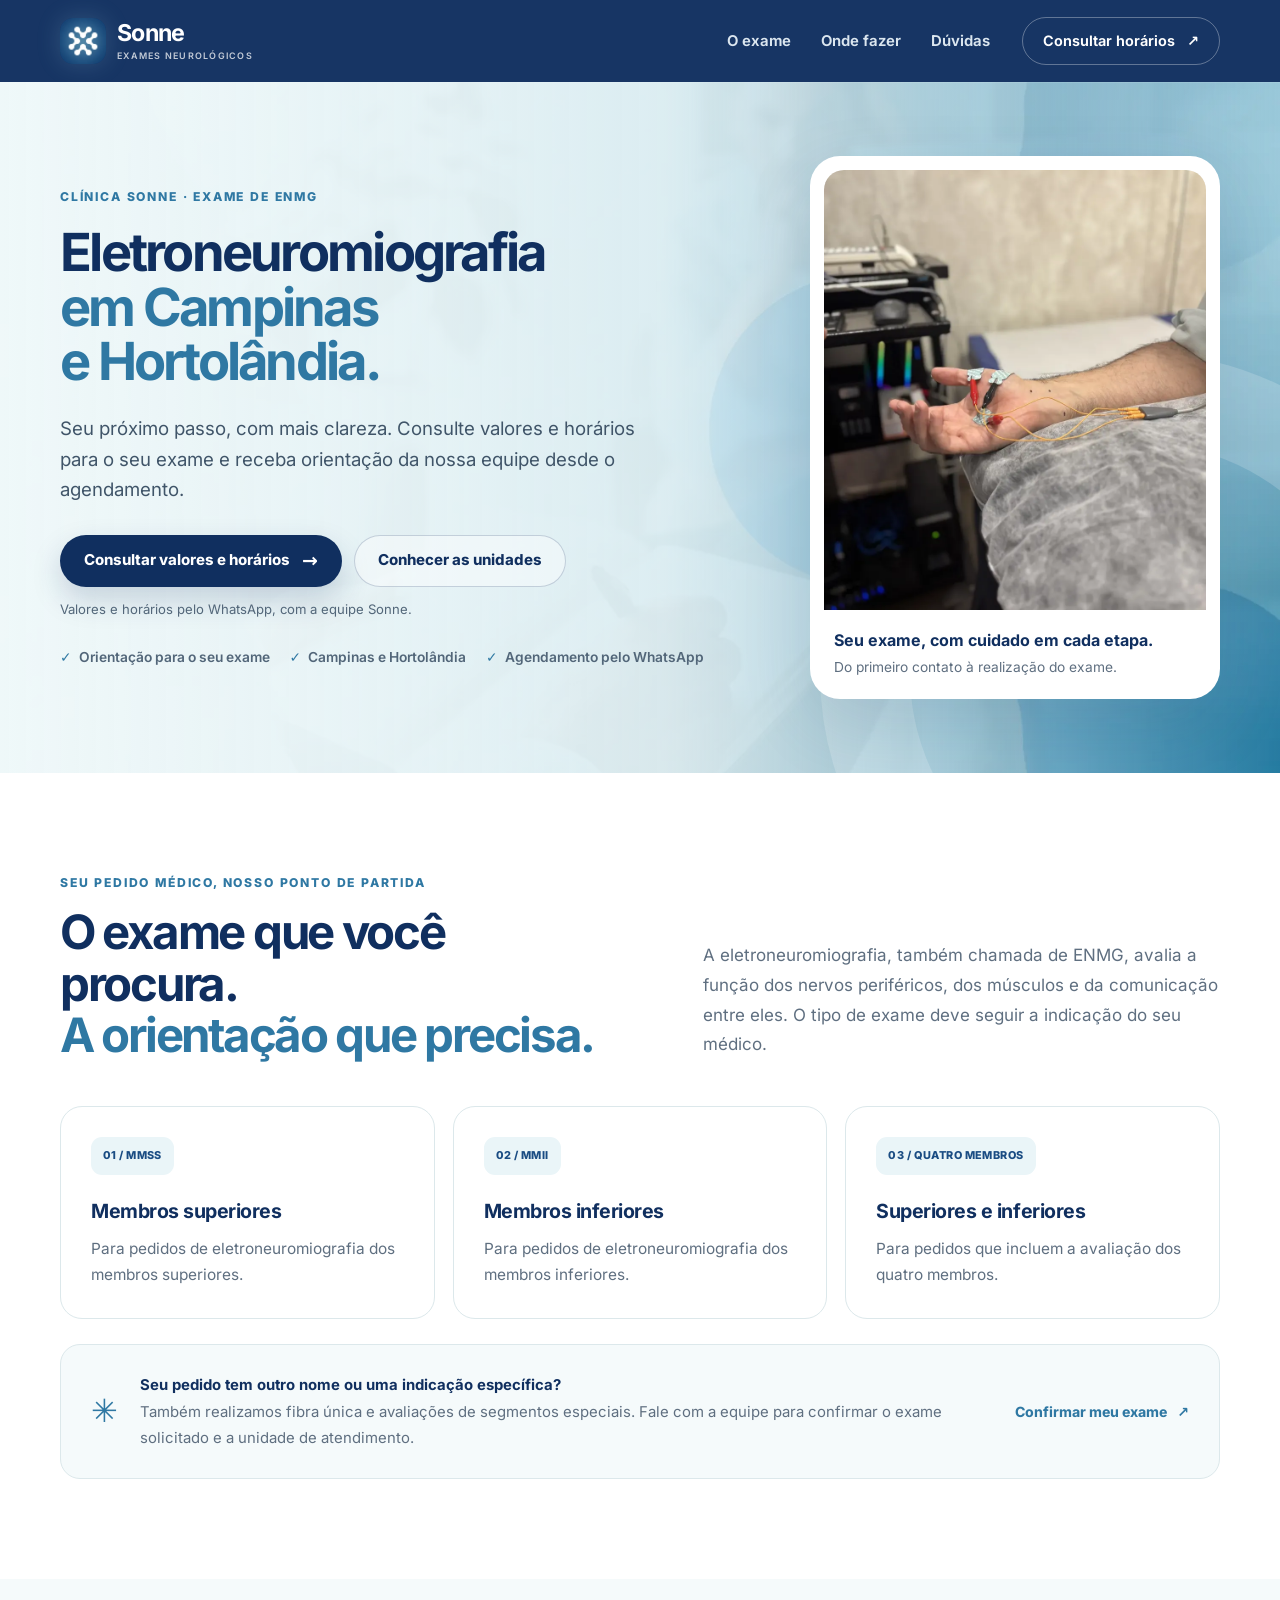
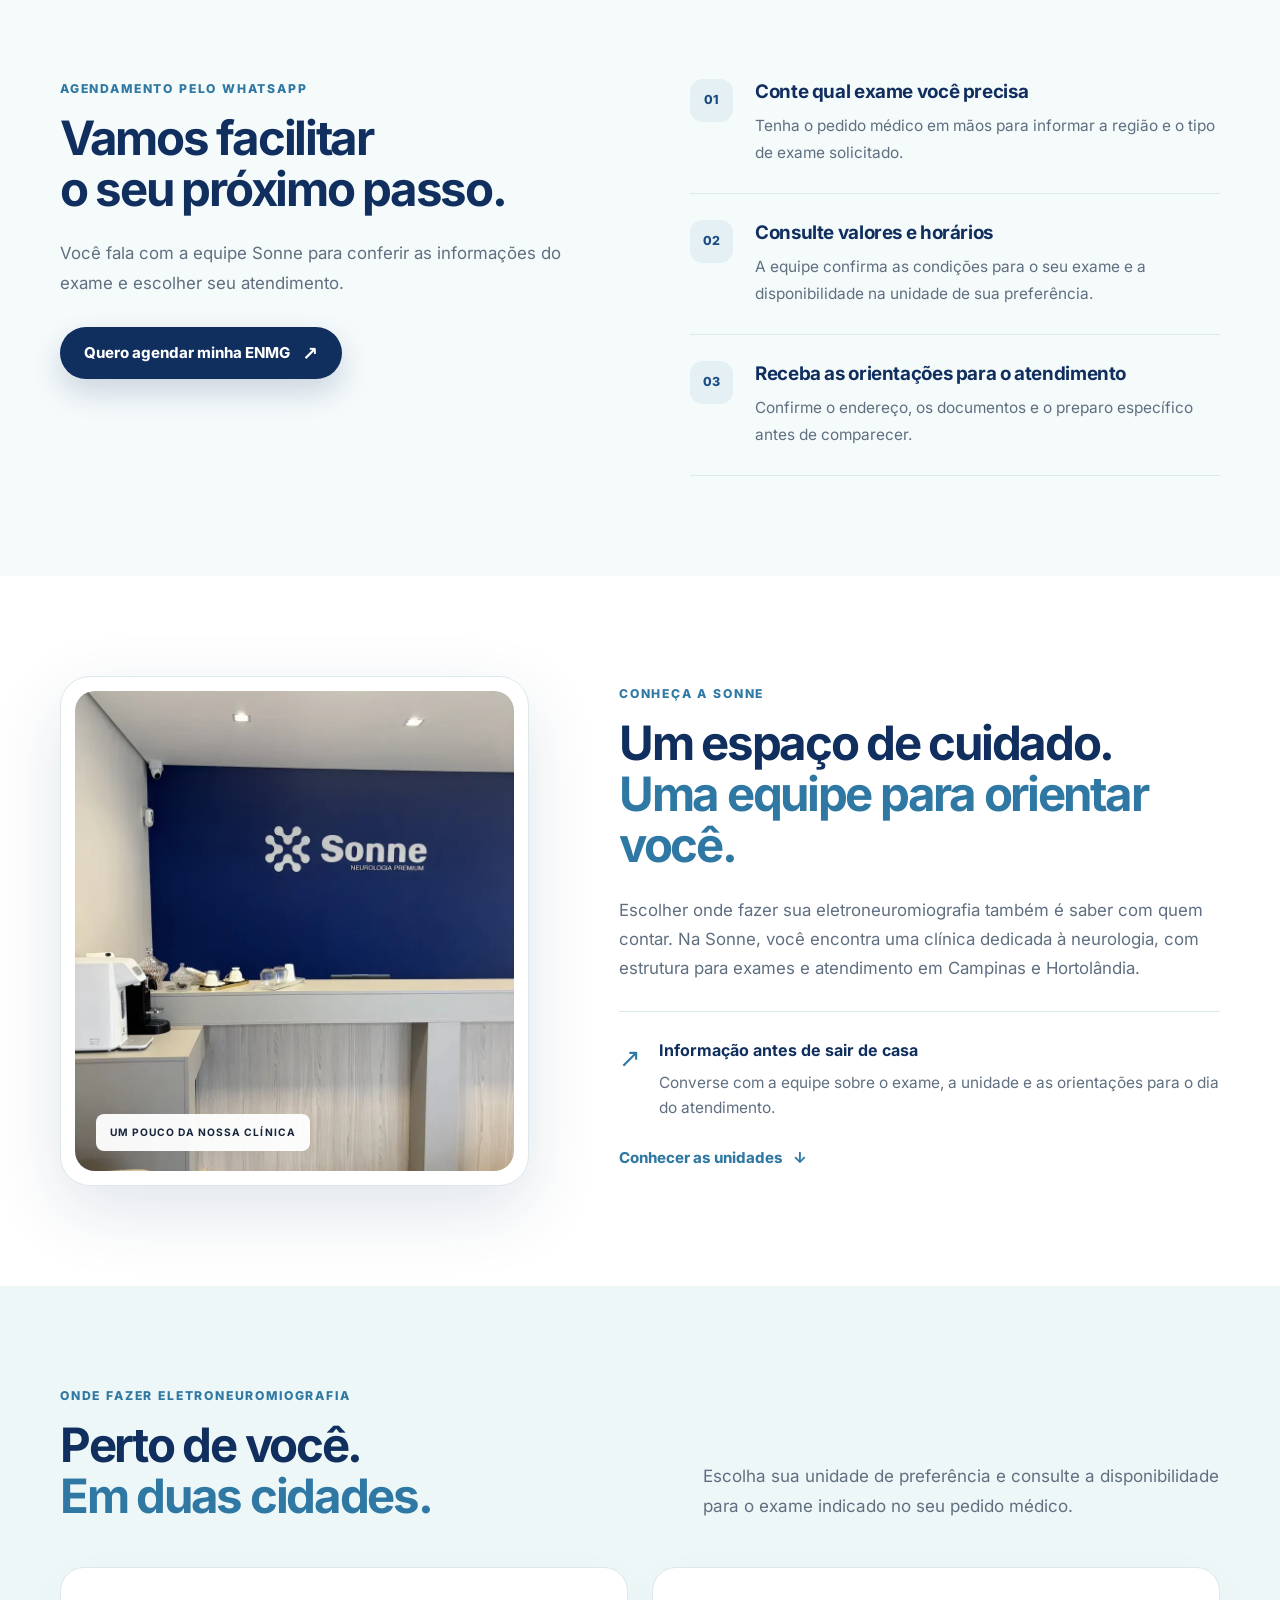
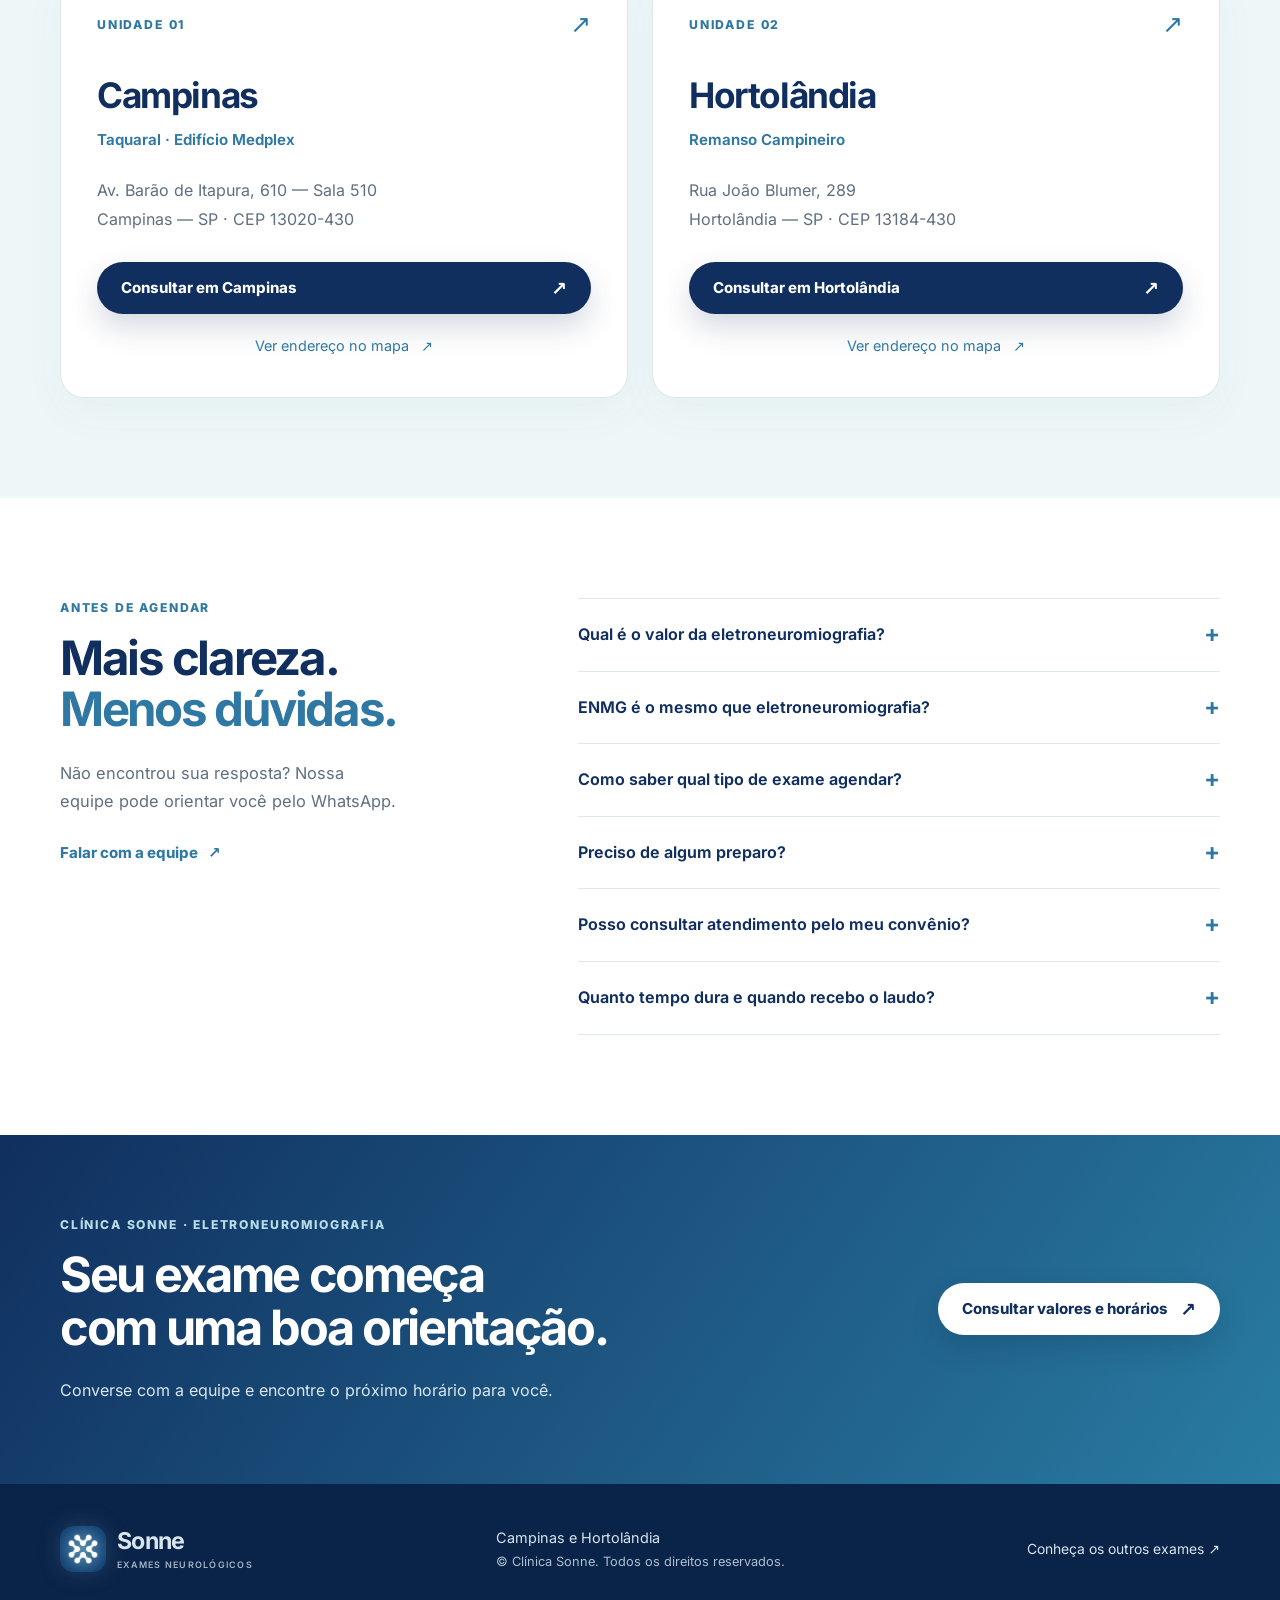
==== commit f0197b23: "style: align ENMG page with neurotorrino visual reference" ====
--- a/eletroneuromiografia/index.html
+++ b/eletroneuromiografia/index.html
@@ -31,7 +31,7 @@
       property="og:image"
       content="https://exames.clinicasonne.com.br/assets/images/exames/eletroneuromiografia.webp"
     />
-    <link rel="icon" href="./assets/sonne.webp" type="image/webp" />
+    <link rel="icon" href="./assets/sonne-avatar.webp" type="image/webp" />
     <link
       rel="preload"
       as="image"
@@ -39,6 +39,13 @@
       fetchpriority="high"
     />
     <link rel="stylesheet" href="./styles.css" />
+    <link
+      rel="preload"
+      as="font"
+      href="./assets/inter-latin.woff2"
+      type="font/woff2"
+      crossorigin
+    />
     <script>
       window.dataLayer = window.dataLayer || [];
       window.dataLayer.push({
@@ -69,8 +76,8 @@
     <header class="site-header">
       <div class="container header-inner">
         <a class="brand" href="#inicio" aria-label="Clínica Sonne — início">
-          <img src="./assets/sonne.webp" alt="" width="44" height="44" />
-          <span><strong>Sonne</strong><small>NEUROLOGIA PREMIUM</small></span>
+          <img src="./assets/sonne-avatar.webp" alt="" width="46" height="46" />
+          <span><strong>Sonne</strong><small>EXAMES NEUROLÓGICOS</small></span>
         </a>
         <nav aria-label="Navegação principal">
           <a href="#exame">O exame</a><a href="#unidades">Onde fazer</a
@@ -85,12 +92,9 @@
       <section class="hero" id="inicio" aria-labelledby="titulo">
         <div class="container hero-grid">
           <div class="hero-copy">
-            <p class="eyebrow">
-              <span class="status-dot" aria-hidden="true"></span> EXAME DE ENMG
-              · CLÍNICA SONNE
-            </p>
+            <p class="eyebrow">CLÍNICA SONNE · EXAME DE ENMG</p>
             <h1 id="titulo">
-              Eletroneuro<wbr />miografia<br /><span
+              Eletroneuromiografia<br /><span
                 >em Campinas<br />e Hortolândia.</span
               >
             </h1>
@@ -99,25 +103,29 @@
               para o seu exame e receba orientação da nossa equipe desde o
               agendamento.
             </p>
-            <a
-              class="button button-primary"
-              id="primeirobotao"
-              href="https://wa.me/5519996283086?text=Ol%C3%A1!%20Gostaria%20de%20consultar%20valores%20e%20hor%C3%A1rios%20para%20eletroneuromiografia%20na%20Cl%C3%ADnica%20Sonne."
-              target="_blank"
-              rel="noopener noreferrer"
-              data-cta-label="hero_consultar_enmg"
-              >Consultar valores e horários
-              <span aria-hidden="true">↗</span></a
-            >
-            <p class="cta-note">Fale com a equipe pelo WhatsApp.</p>
-            <a class="location-link" href="#unidades"
-              ><svg aria-hidden="true" viewBox="0 0 24 24">
-                <path d="M20 10c0 6-8 11-8 11S4 16 4 10a8 8 0 1 1 16 0Z" />
-                <circle cx="12" cy="10" r="2.5" />
-              </svg>
-              Veja os endereços das duas unidades
-              <span aria-hidden="true">↓</span></a
-            >
+            <div class="hero-actions">
+              <a
+                class="button button-primary"
+                id="primeirobotao"
+                href="https://wa.me/5519996283086?text=Ol%C3%A1!%20Gostaria%20de%20consultar%20valores%20e%20hor%C3%A1rios%20para%20eletroneuromiografia%20na%20Cl%C3%ADnica%20Sonne."
+                target="_blank"
+                rel="noopener noreferrer"
+                data-cta-label="hero_consultar_enmg"
+                >Consultar valores e horários
+                <span aria-hidden="true">→</span></a
+              >
+              <a class="button button-ghost" href="#unidades"
+                >Conhecer as unidades</a
+              >
+            </div>
+            <p class="cta-note">
+              Valores e horários pelo WhatsApp, com a equipe Sonne.
+            </p>
+            <ul class="trust-list" aria-label="Informações sobre o atendimento">
+              <li>Orientação para o seu exame</li>
+              <li>Campinas e Hortolândia</li>
+              <li>Agendamento pelo WhatsApp</li>
+            </ul>
           </div>
           <figure class="hero-visual">
             <img
@@ -129,30 +137,15 @@
               fetchpriority="high"
               decoding="async"
             />
-            <span class="photo-label"
-              >ESTRUTURA SONNE <span aria-hidden="true">↗</span></span
-            >
             <figcaption>
-              <span class="caption-icon" aria-hidden="true">✳</span>
               <div>
-                <strong>Cuidado em cada etapa.</strong
+                <strong>Seu exame, com cuidado em cada etapa.</strong
                 ><span>Do primeiro contato à realização do exame.</span>
               </div>
             </figcaption>
           </figure>
         </div>
       </section>
-      <div class="benefits-strip">
-        <div class="container benefits-grid">
-          <p><span aria-hidden="true">01</span> Exame de nervos e músculos</p>
-          <p>
-            <span aria-hidden="true">02</span> Orientação para o seu agendamento
-          </p>
-          <p>
-            <span aria-hidden="true">03</span> Duas unidades para receber você
-          </p>
-        </div>
-      </div>
 
       <section
         class="section exam-section"
@@ -492,8 +485,13 @@
     <footer>
       <div class="container footer-inner">
         <a class="brand" href="#inicio"
-          ><img src="./assets/sonne.webp" alt="" width="40" height="40" /><span
-            ><strong>Sonne</strong><small>NEUROLOGIA PREMIUM</small></span
+          ><img
+            src="./assets/sonne-avatar.webp"
+            alt=""
+            width="40"
+            height="40"
+          /><span
+            ><strong>Sonne</strong><small>EXAMES NEUROLÓGICOS</small></span
           ></a
         >
         <p>
--- a/eletroneuromiografia/styles.css
+++ b/eletroneuromiografia/styles.css
@@ -1,20 +1,20 @@
 @font-face {
-  font-family: Montserrat;
-  src: url("./assets/montserrat-latin.woff2") format("woff2");
+  font-family: Inter;
+  src: url("./assets/inter-latin.woff2") format("woff2");
   font-style: normal;
   font-weight: 100 900;
   font-display: swap;
 }
 :root {
   --navy: #102f5f;
-  --deep: #0c244b;
-  --blue: #376c89;
-  --ice: #eff6f7;
-  --ink: #18324d;
-  --muted: #546777;
-  --line: #d5e1e5;
-  --paper: #fafcfb;
-  --mint: #cee9dc;
+  --deep: #0a2348;
+  --blue: #2f78a3;
+  --ice: #f5fafb;
+  --ink: #17253a;
+  --muted: #5f6f80;
+  --line: #dce8eb;
+  --sky: #eaf5f8;
+  --shadow: 0 24px 70px rgba(18, 55, 91, 0.13);
 }
 * {
   box-sizing: border-box;
@@ -25,11 +25,15 @@
 }
 body {
   margin: 0;
-  background: var(--paper);
+  background: #fff;
   color: var(--ink);
   font:
-    16px/1.65 Montserrat,
-    Arial,
+    16px/1.65 Inter,
+    ui-sans-serif,
+    system-ui,
+    -apple-system,
+    BlinkMacSystemFont,
+    "Segoe UI",
     sans-serif;
   -webkit-font-smoothing: antialiased;
 }
@@ -42,15 +46,14 @@
   max-width: 100%;
   height: auto;
 }
-button,
 a,
 summary {
   -webkit-tap-highlight-color: transparent;
 }
 a:focus-visible,
 summary:focus-visible {
-  outline: 3px solid #21805a;
-  outline-offset: 6px;
+  outline: 3px solid #57b8db;
+  outline-offset: 5px;
 }
 h1,
 h2,
@@ -62,19 +65,19 @@
 h1,
 h2,
 h3 {
-  font-weight: 600;
+  font-weight: 700;
 }
 h2 {
-  font-size: clamp(30px, 3.3vw, 43px);
-  line-height: 1.18;
-  letter-spacing: -1.8px;
+  font-size: clamp(2.2rem, 3.7vw, 3.4rem);
+  line-height: 1.08;
+  letter-spacing: -0.048em;
   color: var(--navy);
 }
 h2 span {
   color: var(--blue);
 }
 .container {
-  width: min(1200px, calc(100% - 80px));
+  width: min(1160px, calc(100% - 40px));
   margin-inline: auto;
 }
 .skip-link {
@@ -82,8 +85,9 @@
   left: 15px;
   top: -100px;
   z-index: 100;
-  background: white;
+  background: #fff;
   padding: 12px 20px;
+  border-radius: 8px;
 }
 .skip-link:focus {
   top: 10px;
@@ -92,250 +96,238 @@
   position: sticky;
   top: 0;
   z-index: 30;
-  background: var(--navy);
+  background: rgba(16, 47, 95, 0.97);
   color: #fff;
+  backdrop-filter: blur(14px);
+  box-shadow: 0 1px 0 rgba(255, 255, 255, 0.1);
 }
 .header-inner {
-  height: 88px;
+  min-height: 82px;
   display: flex;
   align-items: center;
   justify-content: space-between;
+  gap: 32px;
+}
+.brand {
+  display: inline-flex;
+  align-items: center;
+  gap: 11px;
+  flex-shrink: 0;
+}
+.brand img {
+  width: 46px;
+  height: 46px;
+  object-fit: cover;
+  border-radius: 13px;
+  box-shadow: 0 0 24px rgba(157, 216, 231, 0.18);
+}
+.brand > span {
+  display: grid;
+  line-height: 1.02;
+}
+.brand strong {
+  font-size: 1.45rem;
+  font-weight: 700;
+  letter-spacing: -0.03em;
+}
+.brand small {
+  margin-top: 6px;
+  font-size: 0.56rem;
+  font-weight: 600;
+  letter-spacing: 0.14em;
+  opacity: 0.74;
+}
+.site-header nav {
+  display: flex;
   gap: 30px;
-}
-.brand {
-  display: flex;
-  align-items: center;
-  gap: 12px;
-}
-.brand img {
-  border-radius: 50%;
-}
-.brand > span {
-  display: grid;
-  line-height: 1;
-}
-.brand strong {
-  font-size: 30px;
+  margin-left: auto;
+  font-size: 0.93rem;
   font-weight: 650;
-  letter-spacing: -1px;
-}
-.brand small {
-  margin-top: 7px;
-  font-size: 8px;
-  letter-spacing: 1.6px;
-}
-.site-header nav {
-  display: flex;
-  gap: 30px;
-  font-size: 13px;
-  font-weight: 500;
-  color: #d8e4ec;
+  color: #dbe6ef;
 }
 .site-header nav a:hover {
   color: #fff;
-  text-decoration: underline;
-  text-underline-offset: 5px;
 }
 .header-cta {
   display: flex;
   align-items: center;
-  gap: 25px;
-  border: 1px solid #6c829d;
-  border-radius: 30px;
-  padding: 11px 19px;
-  font-size: 12px;
-  font-weight: 600;
+  gap: 12px;
+  border: 1px solid rgba(255, 255, 255, 0.32);
+  border-radius: 999px;
+  padding: 11px 20px;
+  font-size: 0.9rem;
+  font-weight: 650;
 }
 .header-cta:hover {
   background: #fff;
   color: var(--navy);
 }
 .eyebrow {
-  font-size: 10px;
-  font-weight: 700;
-  letter-spacing: 1.6px;
+  font-size: 0.76rem;
+  font-weight: 800;
+  letter-spacing: 0.15em;
   line-height: 1.6;
   color: var(--blue);
 }
 .hero {
-  background: var(--ice);
+  position: relative;
+  display: grid;
+  align-items: center;
   overflow: hidden;
+  background:
+    linear-gradient(
+      90deg,
+      rgba(240, 249, 250, 0.97),
+      rgba(234, 246, 248, 0.82) 52%,
+      rgba(32, 115, 157, 0.25)
+    ),
+    url("./assets/hero-background.webp") center / cover no-repeat;
+}
+.hero::after {
+  content: "";
+  position: absolute;
+  right: -180px;
+  bottom: -220px;
+  width: 460px;
+  height: 460px;
+  border: 90px solid rgba(255, 255, 255, 0.18);
+  border-radius: 50%;
+  pointer-events: none;
 }
 .hero-grid {
-  display: grid;
-  grid-template-columns: 1.17fr 1fr;
-  gap: 65px;
-  align-items: center;
-  padding-block: 64px 74px;
-}
-.hero-copy .eyebrow {
-  display: flex;
-  gap: 9px;
-  align-items: center;
-}
-.status-dot {
-  width: 7px;
-  height: 7px;
-  flex: 0 0 7px;
-  border-radius: 50%;
-  background: #51856d;
+  position: relative;
+  z-index: 1;
+  display: grid;
+  grid-template-columns: minmax(0, 1.15fr) minmax(340px, 0.78fr);
+  gap: 70px;
+  align-items: center;
+  padding-block: 74px;
 }
 .hero h1 {
-  margin: 23px 0;
-  font-size: clamp(35px, 3.55vw, 51px);
-  line-height: 1.12;
-  letter-spacing: -2px;
+  margin: 19px 0 24px;
+  font-size: clamp(2.8rem, 4.1vw, 3.75rem);
+  line-height: 1.04;
+  letter-spacing: -0.052em;
   color: var(--navy);
 }
 .hero h1 span {
-  font-weight: 450;
   color: var(--blue);
 }
 .hero-description {
-  max-width: 510px;
-  font-size: 15px;
-  line-height: 1.9;
-  color: #4f6475;
+  max-width: 610px;
+  font-size: 1.16rem;
+  line-height: 1.65;
+  color: #405569;
+}
+.hero-actions {
+  display: flex;
+  flex-wrap: wrap;
+  gap: 12px;
+  margin: 30px 0 12px;
 }
 .button {
   display: inline-flex;
   align-items: center;
   justify-content: center;
-  gap: 28px;
-  min-height: 54px;
-  padding: 16px 23px;
-  border-radius: 7px;
-  font-size: 12px;
-  font-weight: 650;
-  line-height: 1.4;
+  gap: 12px;
+  min-height: 52px;
+  padding: 15px 23px;
+  border: 1px solid transparent;
+  border-radius: 999px;
+  font-size: 0.94rem;
+  font-weight: 750;
+  line-height: 1.25;
   transition:
     background 0.2s,
-    transform 0.2s;
+    transform 0.2s,
+    box-shadow 0.2s;
 }
 .button:hover {
   transform: translateY(-2px);
 }
-.button span {
-  font-size: 22px;
+.button > span {
+  font-size: 19px;
   line-height: 1;
 }
 .button-primary {
   background: var(--navy);
   color: #fff;
+  box-shadow: 0 13px 30px rgba(16, 47, 95, 0.18);
 }
 .button-primary:hover {
-  background: #1c497e;
-}
-.hero .button {
-  margin-top: 28px;
+  background: #19467d;
+  box-shadow: 0 16px 32px rgba(16, 47, 95, 0.23);
+}
+.button-ghost {
+  color: var(--navy);
+  border-color: rgba(16, 47, 95, 0.2);
+  background: rgba(255, 255, 255, 0.42);
+  box-shadow: none;
+}
+.button-ghost:hover {
+  background: #fff;
 }
 .cta-note {
-  font-size: 10px;
-  color: var(--muted);
-  margin-top: 10px;
-}
-.location-link {
-  display: inline-flex;
-  align-items: center;
-  gap: 10px;
-  margin-top: 29px;
-  font-size: 10px;
+  font-size: 0.82rem;
+  color: #526679;
+}
+.trust-list {
+  display: flex;
+  flex-wrap: wrap;
+  gap: 8px 20px;
+  margin: 25px 0 0;
+  padding: 0;
+  color: #526679;
+  font-size: 0.86rem;
   font-weight: 600;
-}
-.location-link svg {
-  width: 17px;
-  height: 17px;
-  stroke: var(--blue);
-  stroke-width: 1.5;
-  fill: none;
-}
-.location-link > span {
-  margin-left: 8px;
+  list-style: none;
+}
+.trust-list li::before {
+  content: "✓";
+  margin-right: 7px;
+  color: var(--blue);
+  font-weight: 800;
 }
 .hero-visual {
   position: relative;
-  padding: 12px 12px 0;
-  background: white;
-  border-radius: 130px 12px 12px 12px;
-  box-shadow: 0 18px 60px #173b5e10;
+  width: min(100%, 410px);
+  justify-self: end;
+  padding: 14px 14px 0;
+  background: #fff;
+  border-radius: 30px;
+  box-shadow: var(--shadow);
 }
 .exam-image {
   width: 100%;
-  height: 450px;
+  height: 440px;
   object-fit: cover;
-  object-position: 50% 58%;
-  border-radius: 120px 6px 6px 6px;
-}
-.photo-label {
-  position: absolute;
-  right: 28px;
-  top: 30px;
-  padding: 8px 12px;
-  border-radius: 30px;
-  background: #ffffffeb;
-  font-size: 8px;
+  object-position: center 58%;
+  border-radius: 20px 20px 0 0;
+}
+.hero-visual figcaption {
+  display: grid;
+  padding: 19px 10px 21px;
+}
+.hero-visual figcaption div {
+  display: grid;
+  gap: 6px;
+}
+.hero-visual figcaption strong {
+  font-size: 1rem;
+  color: var(--navy);
   font-weight: 700;
-  letter-spacing: 1px;
-  display: flex;
-  gap: 15px;
-  align-items: center;
-}
-.hero-visual figcaption {
-  display: flex;
-  align-items: center;
-  gap: 17px;
-  padding: 20px 15px;
-}
-.caption-icon {
-  font-size: 38px;
-  color: var(--blue);
-  line-height: 1;
-}
-.hero-visual figcaption div {
-  display: grid;
-  gap: 3px;
-}
-.hero-visual figcaption strong {
-  font-size: 12px;
-  font-weight: 650;
+  line-height: 1.4;
 }
 .hero-visual figcaption div > span {
-  font-size: 10px;
+  font-size: 0.86rem;
   color: var(--muted);
-}
-.benefits-strip {
-  border-block: 1px solid var(--line);
-  background: white;
-}
-.benefits-grid {
-  display: grid;
-  grid-template-columns: repeat(3, 1fr);
-  padding-block: 25px;
-  gap: 20px;
-}
-.benefits-grid p {
-  display: flex;
-  gap: 13px;
-  align-items: center;
-  font-size: 11px;
-  font-weight: 550;
-}
-.benefits-grid p > span {
-  font-size: 10px;
-  color: var(--blue);
-  border: 1px solid #d6e2e6;
-  border-radius: 50%;
-  width: 29px;
-  height: 29px;
-  display: grid;
-  place-items: center;
-  flex-shrink: 0;
+  line-height: 1.5;
 }
 .section {
-  padding-block: 95px;
+  padding-block: 100px;
 }
 .section-heading {
-  margin-bottom: 45px;
+  margin-bottom: 46px;
 }
 .section-heading h2,
 .journey-intro h2,
@@ -346,85 +338,100 @@
 .split-heading {
   display: grid;
   grid-template-columns: 1.1fr 1fr;
-  gap: 85px;
+  gap: 75px;
   align-items: end;
 }
 .split-heading > p {
-  font-size: 13px;
+  font-size: 1.06rem;
   color: var(--muted);
-  line-height: 1.9;
+  line-height: 1.75;
 }
 .exam-options {
   display: grid;
   grid-template-columns: repeat(3, 1fr);
-  border-block: 1px solid var(--line);
+  gap: 18px;
 }
 .exam-options article {
-  padding: 30px 30px 34px 0;
-}
-.exam-options article + article {
-  border-left: 1px solid var(--line);
-  padding-left: 30px;
+  padding: 30px;
+  border: 1px solid var(--line);
+  border-radius: 22px;
+  background: #fff;
+  transition:
+    transform 0.25s,
+    box-shadow 0.25s,
+    border-color 0.25s;
+}
+.exam-options article:hover {
+  transform: translateY(-5px);
+  border-color: #bcd6df;
+  box-shadow: 0 18px 44px rgba(23, 59, 94, 0.08);
 }
 .option-number {
-  font-size: 9px;
-  letter-spacing: 1.2px;
-  font-weight: 650;
+  display: inline-flex;
+  align-items: center;
+  min-height: 38px;
+  padding: 7px 12px;
+  border-radius: 11px;
+  background: var(--sky);
+  color: #1a4c83;
+  font-size: 0.68rem;
+  letter-spacing: 0.04em;
+  font-weight: 800;
+}
+.exam-options h3 {
+  font-size: 1.22rem;
+  line-height: 1.3;
+  margin: 24px 0 12px;
+  color: var(--navy);
+  letter-spacing: -0.025em;
+}
+.exam-options p {
+  font-size: 0.96rem;
+  line-height: 1.7;
+  color: var(--muted);
+}
+.exam-help {
+  display: flex;
+  align-items: center;
+  gap: 22px;
+  margin-top: 25px;
+  padding: 27px 30px;
+  background: var(--ice);
+  border: 1px solid var(--line);
+  border-radius: 20px;
+}
+.small-mark {
+  font-size: 32px;
   color: var(--blue);
 }
-.exam-options h3 {
-  font-size: 20px;
-  line-height: 1.35;
-  margin: 25px 0 12px;
-  color: var(--navy);
-  letter-spacing: -0.6px;
-}
-.exam-options p {
-  font-size: 12px;
-  line-height: 1.9;
-  color: var(--muted);
-}
-.exam-help {
-  display: flex;
-  align-items: center;
-  gap: 22px;
-  margin-top: 30px;
-  background: #edf4f4;
-  padding: 23px 27px;
-  border-radius: 8px;
-}
-.small-mark {
-  font-size: 30px;
-  color: var(--blue);
-}
 .exam-help p {
-  font-size: 11px;
-  line-height: 1.9;
+  font-size: 0.93rem;
+  line-height: 1.75;
   flex: 1;
   color: var(--muted);
 }
 .exam-help strong {
   color: var(--navy);
-  font-weight: 600;
+  font-weight: 700;
 }
 .text-link {
   display: inline-flex;
   align-items: center;
-  gap: 18px;
-  font-size: 11px;
-  color: var(--navy);
-  font-weight: 650;
-  border-bottom: 1px solid #9eb5c5;
+  gap: 10px;
+  font-size: 0.94rem;
+  color: var(--blue);
+  font-weight: 750;
   padding-block: 7px;
-  white-space: nowrap;
 }
 .text-link:hover {
-  color: #236747;
-  border-color: currentColor;
+  color: var(--navy);
+}
+.exam-help .text-link {
+  flex-shrink: 0;
+  font-size: 0.88rem;
 }
 .journey-section {
-  background: var(--navy);
-  color: #d5e1ed;
+  background: var(--ice);
 }
 .journey-grid {
   display: grid;
@@ -432,25 +439,14 @@
   gap: 100px;
   align-items: start;
 }
-.journey-section .eyebrow {
-  color: #aacbdc;
-}
-.journey-section h2 {
-  color: #fff;
-}
 .journey-intro > p:not(.eyebrow) {
-  font-size: 13px;
-  line-height: 1.9;
-  margin: 24px 0;
-  max-width: 420px;
-}
-.journey-section .button {
-  background: var(--mint);
-  color: var(--deep);
-  margin-top: 8px;
-}
-.journey-section .button:hover {
-  background: #e6f5ed;
+  font-size: 1.05rem;
+  color: var(--muted);
+  line-height: 1.75;
+  margin: 25px 0;
+}
+.journey-intro .button {
+  margin-top: 4px;
 }
 .steps {
   margin: 0;
@@ -460,124 +456,138 @@
 .steps li {
   display: flex;
   align-items: flex-start;
-  gap: 25px;
-  padding: 25px 0;
-  border-bottom: 1px solid #3b5578;
+  gap: 22px;
+  padding: 26px 0;
+  border-bottom: 1px solid var(--line);
 }
 .steps li:first-child {
   padding-top: 0;
 }
 .step-index {
-  font-size: 12px;
-  color: #afcfdf;
-  padding-top: 4px;
+  flex: 0 0 43px;
+  display: grid;
+  place-items: center;
+  width: 43px;
+  height: 43px;
+  border-radius: 13px;
+  font-size: 0.78rem;
+  font-weight: 800;
+  color: #1a4c83;
+  background: #e4f0f4;
 }
 .steps h3 {
-  color: #fff;
-  font-size: 17px;
-  line-height: 1.4;
+  color: var(--navy);
+  font-size: 1.17rem;
+  line-height: 1.35;
   margin-bottom: 9px;
-  letter-spacing: -0.4px;
+  letter-spacing: -0.02em;
 }
 .steps p {
-  font-size: 12px;
-  line-height: 1.8;
-  color: #c6d4e3;
+  font-size: 0.96rem;
+  line-height: 1.75;
+  color: var(--muted);
 }
 .clinic-grid {
   display: grid;
-  grid-template-columns: 0.85fr 1fr;
-  align-items: center;
-  gap: 100px;
+  grid-template-columns: 0.78fr 1fr;
+  align-items: center;
+  gap: 90px;
 }
 .clinic-photos {
   position: relative;
+  padding: 14px;
+  border: 1px solid var(--line);
+  border-radius: 30px;
+  background: #fff;
+  box-shadow: var(--shadow);
 }
 .clinic-photos img {
-  height: 470px;
+  height: 480px;
   width: 100%;
   object-fit: cover;
   object-position: center 50%;
-  border-radius: 8px 8px 100px 8px;
+  border-radius: 20px;
 }
 .photo-caption {
   position: absolute;
-  left: 22px;
-  bottom: 22px;
-  background: white;
-  padding: 10px 15px;
-  font-size: 8px;
-  letter-spacing: 1.1px;
-  font-weight: 600;
+  left: 35px;
+  bottom: 34px;
+  background: rgba(255, 255, 255, 0.95);
+  padding: 10px 14px;
+  border-radius: 8px;
+  font-size: 0.64rem;
+  letter-spacing: 0.1em;
+  font-weight: 700;
 }
 .clinic-copy > p:not(.eyebrow) {
-  font-size: 13px;
+  font-size: 1.05rem;
   color: var(--muted);
-  line-height: 1.9;
+  line-height: 1.75;
   margin-top: 25px;
 }
 .clinic-detail {
   display: flex;
   align-items: flex-start;
-  gap: 20px;
+  gap: 18px;
   border-top: 1px solid var(--line);
   margin: 27px 0 18px;
   padding-top: 25px;
 }
 .clinic-detail > span {
+  font-size: 26px;
+  color: var(--blue);
+}
+.clinic-detail p {
+  font-size: 0.96rem;
+  color: var(--muted);
+}
+.clinic-detail strong {
+  display: block;
+  font-size: 1rem;
+  color: var(--navy);
+  margin-bottom: 7px;
+}
+.locations-section {
+  background: #eef7f8;
+}
+.location-grid {
+  display: grid;
+  grid-template-columns: 1fr 1fr;
+  gap: 24px;
+}
+.location-card {
+  background: #fff;
+  border: 1px solid var(--line);
+  padding: 36px;
+  border-radius: 24px;
+  box-shadow: 0 15px 45px rgba(24, 69, 95, 0.04);
+}
+.location-top {
+  display: flex;
+  align-items: center;
+  justify-content: space-between;
+}
+.location-top > span:last-child {
   font-size: 25px;
   color: var(--blue);
 }
-.clinic-detail p {
-  font-size: 12px;
-  color: var(--muted);
-}
-.clinic-detail strong {
-  display: block;
-  font-size: 13px;
-  color: var(--navy);
-  margin-bottom: 5px;
-}
-.locations-section {
-  background: var(--ice);
-}
-.location-grid {
-  display: grid;
-  grid-template-columns: 1fr 1fr;
-  gap: 25px;
-}
-.location-card {
-  background: white;
-  border: 1px solid var(--line);
-  padding: 35px 38px;
-  border-radius: 10px;
-}
-.location-top {
-  display: flex;
-  align-items: center;
-  justify-content: space-between;
-}
-.location-top > span:last-child {
-  font-size: 23px;
+.location-card h3 {
+  font-size: 2.2rem;
+  letter-spacing: -0.04em;
+  margin: 20px 0 4px;
+  color: var(--navy);
+}
+.neighborhood {
+  font-size: 0.94rem;
   color: var(--blue);
-}
-.location-card h3 {
-  font-size: 33px;
-  letter-spacing: -1px;
-  margin: 18px 0 2px;
-  color: var(--navy);
-}
-.neighborhood {
-  font-size: 11px;
-  color: var(--blue);
-  font-weight: 600;
+  font-weight: 650;
 }
 .location-card address {
-  font-size: 12px;
+  font-size: 1rem;
   color: var(--muted);
   font-style: normal;
-  line-height: 1.9;
-  margin: 22px 0 27px;
+  line-height: 1.8;
+  margin: 24px 0 28px;
 }
 .location-card .button {
   width: 100%;
@@ -587,14 +597,15 @@
   display: flex;
   align-items: center;
   justify-content: center;
-  gap: 15px;
-  font-size: 11px;
+  gap: 12px;
+  font-size: 0.9rem;
   color: var(--blue);
   margin-top: 17px;
   min-height: 30px;
 }
 .map-link:hover {
   text-decoration: underline;
+  text-underline-offset: 4px;
 }
 .faq-grid {
   display: grid;
@@ -602,11 +613,11 @@
   gap: 90px;
 }
 .faq-grid > div > p:not(.eyebrow) {
-  font-size: 12px;
-  line-height: 1.9;
+  font-size: 1.02rem;
+  line-height: 1.75;
   color: var(--muted);
-  margin: 23px 0 17px;
-  max-width: 290px;
+  margin: 25px 0 18px;
+  max-width: 340px;
 }
 .faq-list {
   border-top: 1px solid var(--line);
@@ -617,38 +628,38 @@
 summary {
   cursor: pointer;
   list-style: none;
-  font-size: 13px;
+  font-size: 1rem;
   line-height: 1.6;
-  font-weight: 550;
+  font-weight: 650;
   display: flex;
   justify-content: space-between;
   gap: 24px;
-  padding: 22px 0;
+  padding: 23px 0;
   color: var(--navy);
 }
 summary::-webkit-details-marker {
   display: none;
 }
-summary:after {
+summary::after {
   content: "+";
-  font-size: 22px;
+  font-size: 24px;
   line-height: 1;
   flex-shrink: 0;
   color: var(--blue);
 }
-details[open] summary:after {
+details[open] summary::after {
   content: "−";
 }
 details p {
-  font-size: 12px;
-  line-height: 1.9;
-  padding: 0 30px 23px 0;
+  font-size: 0.96rem;
+  line-height: 1.8;
+  padding: 0 30px 25px 0;
   color: var(--muted);
 }
 .final-cta {
-  padding-block: 65px;
-  background: var(--navy);
-  color: #d5e1ed;
+  padding-block: 80px;
+  background: linear-gradient(125deg, var(--navy), #297ca2);
+  color: #fff;
 }
 .final-inner {
   display: flex;
@@ -657,29 +668,31 @@
   gap: 55px;
 }
 .final-cta .eyebrow {
-  color: #aacbdc;
+  color: #b8dde8;
 }
 .final-cta h2 {
   color: #fff;
   margin-top: 15px;
-  font-size: clamp(29px, 3vw, 40px);
+  font-size: clamp(2.2rem, 3.8vw, 3.5rem);
 }
 .final-cta p:not(.eyebrow) {
-  font-size: 12px;
-  margin-top: 20px;
+  font-size: 1rem;
+  color: #d9e8f0;
+  margin-top: 23px;
 }
 .button-light {
-  background: var(--mint);
-  color: var(--deep);
+  background: #fff;
+  color: var(--navy);
   flex-shrink: 0;
+  box-shadow: 0 12px 30px rgba(3, 25, 57, 0.16);
 }
 .button-light:hover {
-  background: #e6f5ed;
+  background: #eaf5f8;
 }
 footer {
-  background: #091e3e;
+  background: var(--deep);
   color: #d8e5ee;
-  padding-block: 35px;
+  padding-block: 42px;
 }
 .footer-inner {
   display: flex;
@@ -687,48 +700,29 @@
   justify-content: space-between;
   gap: 35px;
 }
-.footer-inner .brand strong {
-  font-size: 25px;
-}
-.footer-inner .brand small {
-  font-size: 7px;
-}
 .footer-inner p {
-  font-size: 10px;
+  font-size: 0.9rem;
 }
 .footer-inner p > span {
-  font-size: 9px;
-  color: #afc0d1;
+  font-size: 0.8rem;
+  color: #aebfd0;
 }
 .footer-inner > a:last-child {
-  font-size: 10px;
+  font-size: 0.87rem;
 }
 .mobile-cta {
   display: none;
 }
-@media (min-width: 1500px) {
+@media (max-width: 1100px) {
+  .hero-grid {
+    gap: 42px;
+    grid-template-columns: minmax(0, 1.25fr) minmax(300px, 0.8fr);
+  }
   .hero h1 {
-    font-size: 51px;
-  }
-}
-@media (max-width: 1100px) {
-  .container {
-    width: calc(100% - 56px);
-  }
-  .hero-grid {
-    gap: 30px;
-  }
-  .hero h1 {
-    font-size: 40px;
-  }
-  .exam-image {
-    height: 430px;
-  }
-  .header-inner {
-    gap: 20px;
-  }
-  .site-header nav {
-    gap: 20px;
+    font-size: clamp(2.5rem, 4.5vw, 3.3rem);
+  }
+  .hero-description {
+    font-size: 1.07rem;
   }
   .journey-grid,
   .clinic-grid {
@@ -742,109 +736,79 @@
     flex-wrap: wrap;
   }
   .exam-help .text-link {
-    margin-left: 45px;
-  }
-  .hero-description {
-    font-size: 14px;
+    margin-left: 54px;
+  }
+  .site-header nav {
+    gap: 22px;
   }
 }
 @media (max-width: 800px) {
-  .container {
-    width: calc(100% - 40px);
-  }
   .header-inner {
-    height: 76px;
-  }
-  .brand strong {
-    font-size: 26px;
-  }
-  .brand small {
-    font-size: 7px;
+    min-height: 78px;
+    gap: 20px;
   }
   .site-header nav {
     display: none;
   }
   .header-cta {
-    font-size: 10px;
-    padding: 10px 14px;
-    gap: 13px;
+    margin-left: auto;
   }
   .hero-grid {
     grid-template-columns: 1fr;
-    gap: 38px;
-    padding-block: 42px 40px;
+    gap: 42px;
+    padding-block: 60px;
   }
   .hero h1 {
-    font-size: clamp(32px, 6.2vw, 47px);
-    letter-spacing: -1.5px;
-  }
-  .hero h1 span br {
-    display: none;
+    max-width: 680px;
+    font-size: clamp(2.5rem, 6.6vw, 3.8rem);
   }
   .hero-description {
-    max-width: 570px;
+    max-width: 650px;
+    font-size: 1.1rem;
   }
   .hero-visual {
-    width: 100%;
-    max-width: 560px;
     justify-self: center;
-    border-radius: 85px 10px 10px 10px;
   }
   .exam-image {
-    height: 380px;
-    object-position: center 62%;
-    border-radius: 75px 6px 6px 6px;
-  }
-  .benefits-grid {
-    gap: 18px;
-    padding-block: 23px;
-  }
-  .benefits-grid p {
-    font-size: 10px;
-    align-items: flex-start;
-    gap: 9px;
+    height: 430px;
   }
   .section {
-    padding-block: 65px;
+    padding-block: 76px;
+  }
+  h2 {
+    font-size: clamp(2.2rem, 5.5vw, 3rem);
   }
   .split-heading {
     grid-template-columns: 1fr;
-    gap: 22px;
+    gap: 20px;
   }
   .split-heading > p {
-    max-width: 590px;
+    max-width: 650px;
   }
   .journey-grid,
   .clinic-grid,
   .faq-grid {
     grid-template-columns: 1fr;
-    gap: 38px;
-  }
-  .journey-intro > p:not(.eyebrow) {
-    max-width: 550px;
+    gap: 42px;
   }
   .clinic-photos {
-    max-width: 550px;
-  }
-  .clinic-photos img {
-    height: 390px;
+    max-width: 460px;
   }
   .clinic-copy h2 {
-    max-width: 550px;
-  }
-  .clinic-grid {
-    gap: 36px;
+    max-width: 600px;
   }
   .location-card {
-    padding: 26px;
+    padding: 28px;
   }
   .location-card h3 {
-    font-size: 28px;
+    font-size: 1.9rem;
   }
   .location-card .button {
-    font-size: 10px;
-    gap: 14px;
-    padding: 16px;
+    padding: 14px 18px;
+    font-size: 0.87rem;
+  }
+  .location-card address {
+    font-size: 0.94rem;
   }
   .faq-grid > div > p:not(.eyebrow) {
     max-width: 500px;
@@ -852,19 +816,17 @@
   .final-inner {
     align-items: flex-start;
     flex-direction: column;
-    gap: 27px;
+    gap: 30px;
   }
   .footer-inner {
     flex-wrap: wrap;
   }
-  .exam-options h3 {
-    font-size: 17px;
+  .exam-options {
+    grid-template-columns: 1fr;
+    gap: 16px;
   }
   .exam-options article {
-    padding-right: 20px;
-  }
-  .exam-options article + article {
-    padding-left: 20px;
+    padding: 28px;
   }
 }
 @media (max-width: 520px) {
@@ -874,179 +836,155 @@
   .container {
     width: calc(100% - 36px);
   }
+  .header-inner {
+    min-height: 74px;
+    gap: 12px;
+  }
   .brand {
-    gap: 8px;
+    gap: 9px;
   }
   .brand img {
-    width: 36px;
-    height: 36px;
+    width: 40px;
+    height: 40px;
+    border-radius: 11px;
   }
   .brand strong {
-    font-size: 24px;
+    font-size: 1.26rem;
   }
   .brand small {
-    font-size: 6px;
-    letter-spacing: 1.2px;
+    font-size: 0.46rem;
+    letter-spacing: 0.12em;
   }
   .header-cta {
-    font-size: 9px;
-    gap: 8px;
-  }
-  .header-inner {
-    gap: 10px;
-    height: 70px;
+    font-size: 0.72rem;
+    padding: 10px 13px;
+    gap: 6px;
   }
   .hero-grid {
-    padding-top: 34px;
-    gap: 32px;
+    padding-block: 44px;
+    gap: 36px;
   }
   .hero-copy .eyebrow {
-    font-size: 8px;
-    letter-spacing: 1.2px;
+    font-size: 0.67rem;
+    letter-spacing: 0.13em;
   }
   .hero h1 {
-    font-size: clamp(27px, 7.6vw, 39px);
-    margin: 20px 0;
-    letter-spacing: -1.2px;
-    line-height: 1.17;
-  }
-  .hero h1 span br {
-    display: initial;
+    font-size: clamp(1.9rem, 7.9vw, 2.65rem);
+    line-height: 1.07;
+    letter-spacing: -0.05em;
+    margin: 20px 0 23px;
   }
   .hero-description {
-    font-size: 13px;
-    line-height: 1.85;
-  }
-  .hero .button {
+    font-size: 1.03rem;
+  }
+  .hero-actions {
+    margin-top: 27px;
+  }
+  .hero-actions,
+  .hero-actions .button {
     width: 100%;
-    font-size: 12px;
-    margin-top: 24px;
+  }
+  .button {
+    font-size: 0.9rem;
   }
   .cta-note {
-    text-align: center;
-  }
-  .location-link {
-    font-size: 9px;
-    gap: 7px;
-    margin-top: 22px;
+    font-size: 0.77rem;
+  }
+  .trust-list {
+    display: grid;
+    gap: 9px;
+    margin-top: 23px;
+    font-size: 0.84rem;
+  }
+  .hero-visual {
+    padding: 12px 12px 0;
+    border-radius: 27px;
   }
   .exam-image {
-    height: 310px;
+    height: 370px;
+    border-radius: 17px 17px 0 0;
   }
   .hero-visual figcaption {
-    padding: 16px 7px;
-    gap: 12px;
+    padding: 16px 8px 20px;
   }
   .hero-visual figcaption strong {
-    font-size: 11px;
+    font-size: 0.98rem;
   }
   .hero-visual figcaption div > span {
-    font-size: 9px;
-  }
-  .caption-icon {
-    font-size: 30px;
-  }
-  .photo-label {
-    font-size: 7px;
-    right: 23px;
-    top: 23px;
-  }
-  .benefits-grid {
-    grid-template-columns: 1fr;
-    gap: 13px;
-  }
-  .benefits-grid p {
-    align-items: center;
-    font-size: 11px;
-  }
-  .benefits-grid p > span {
-    width: 25px;
-    height: 25px;
+    font-size: 0.86rem;
   }
   .section {
-    padding-block: 52px;
+    padding-block: 64px;
   }
   h2 {
-    font-size: 30px;
-    letter-spacing: -1.2px;
+    font-size: 2.2rem;
+    letter-spacing: -0.045em;
   }
   .eyebrow {
-    font-size: 8px;
-    letter-spacing: 1.2px;
+    font-size: 0.67rem;
+    letter-spacing: 0.13em;
   }
   .section-heading {
     margin-bottom: 30px;
   }
-  .exam-options {
-    grid-template-columns: 1fr;
-  }
-  .exam-options article {
-    padding: 25px 0;
-  }
-  .exam-options article + article {
-    border-left: 0;
-    border-top: 1px solid var(--line);
-    padding: 25px 0;
-  }
-  .exam-options h3 {
-    margin: 12px 0 8px;
-    font-size: 20px;
-  }
   .exam-help {
-    gap: 12px;
-    padding: 22px 19px;
+    gap: 14px;
+    padding: 24px 21px;
     align-items: flex-start;
   }
   .exam-help p {
-    flex-basis: calc(100% - 45px);
+    flex-basis: calc(100% - 50px);
+    font-size: 0.93rem;
   }
   .exam-help .text-link {
-    margin-left: 35px;
-    font-size: 10px;
-  }
-  .journey-grid {
-    gap: 36px;
+    margin-left: 45px;
+    font-size: 0.86rem;
   }
   .journey-intro .button {
     width: 100%;
-    font-size: 11px;
+    font-size: 0.87rem;
   }
   .steps li {
-    gap: 18px;
-    padding-block: 21px;
+    gap: 16px;
+    padding-block: 24px;
   }
   .steps h3 {
-    font-size: 16px;
+    font-size: 1.13rem;
   }
   .clinic-photos img {
-    height: 350px;
-    border-bottom-right-radius: 70px;
+    height: 370px;
+  }
+  .photo-caption {
+    left: 27px;
+    bottom: 27px;
+    font-size: 0.6rem;
+    padding: 8px 10px;
   }
   .location-grid {
     grid-template-columns: 1fr;
     gap: 18px;
   }
   .location-card {
-    padding: 25px;
+    padding: 27px;
+  }
+  .location-card h3 {
+    font-size: 2rem;
   }
   .location-card .button {
-    font-size: 11px;
-  }
-  .location-card h3 {
-    font-size: 30px;
+    font-size: 0.9rem;
   }
   .faq-grid {
-    gap: 30px;
+    gap: 34px;
   }
   summary {
-    font-size: 12px;
-    padding-block: 20px;
+    font-size: 0.96rem;
+    padding-block: 22px;
   }
   .final-cta {
-    padding-block: 48px;
+    padding-block: 60px;
   }
   .final-inner {
-    gap: 25px;
+    gap: 28px;
   }
   .final-inner .button {
     width: 100%;
@@ -1054,10 +992,10 @@
   .footer-inner {
     align-items: flex-start;
     flex-direction: column;
-    gap: 23px;
+    gap: 26px;
   }
   footer {
-    padding-bottom: 110px;
+    padding-bottom: 120px;
   }
   .mobile-cta {
     display: block;
@@ -1066,7 +1004,7 @@
     left: 0;
     right: 0;
     z-index: 40;
-    background: #ffffffed;
+    background: rgba(255, 255, 255, 0.95);
     border-top: 1px solid var(--line);
     padding: 10px 18px max(10px, env(safe-area-inset-bottom));
     backdrop-filter: blur(12px);
@@ -1075,51 +1013,31 @@
     width: 100%;
     min-height: 48px;
     padding-block: 12px;
-    font-size: 11px;
-  }
-}
-/* Keep explanatory copy comfortable to read on phones and desktop. */
-.split-heading > p,
-.exam-options p,
-.journey-intro > p:not(.eyebrow),
-.steps p,
-.clinic-copy > p:not(.eyebrow),
-.clinic-detail p,
-.location-card address,
-.faq-grid > div > p:not(.eyebrow),
-details p {
-  font-size: 14px;
-}
-.exam-help p {
-  font-size: 13px;
-}
-summary {
-  font-size: 14px;
-}
-.text-link,
-.map-link {
-  font-size: 12px;
-}
-.final-cta p:not(.eyebrow) {
-  font-size: 14px;
-}
-@media (max-width: 520px) {
-  .hero-description {
-    font-size: 14px;
-  }
-  .location-link {
-    font-size: 10px;
-  }
-  .exam-help .text-link {
-    font-size: 11px;
-  }
-  .split-heading > p,
-  .exam-options p,
-  .steps p,
-  .clinic-copy > p:not(.eyebrow),
-  .location-card address,
-  details p {
-    font-size: 14px;
+    font-size: 0.88rem;
+  }
+}
+@media (max-width: 360px) {
+  .container {
+    width: calc(100% - 30px);
+  }
+  .brand small {
+    font-size: 0.4rem;
+  }
+  .header-cta {
+    font-size: 0.67rem;
+    padding-inline: 10px;
+  }
+  .hero h1 {
+    font-size: 7.9vw;
+  }
+  .exam-image {
+    height: 320px;
+  }
+  .location-card {
+    padding: 23px;
+  }
+  .location-card .button {
+    font-size: 0.83rem;
   }
 }
 @media (prefers-reduced-motion: reduce) {
@@ -1127,8 +1045,8 @@
     scroll-behavior: auto;
   }
   *,
-  *:before,
-  *:after {
+  *::before,
+  *::after {
     transition: none !important;
   }
 }
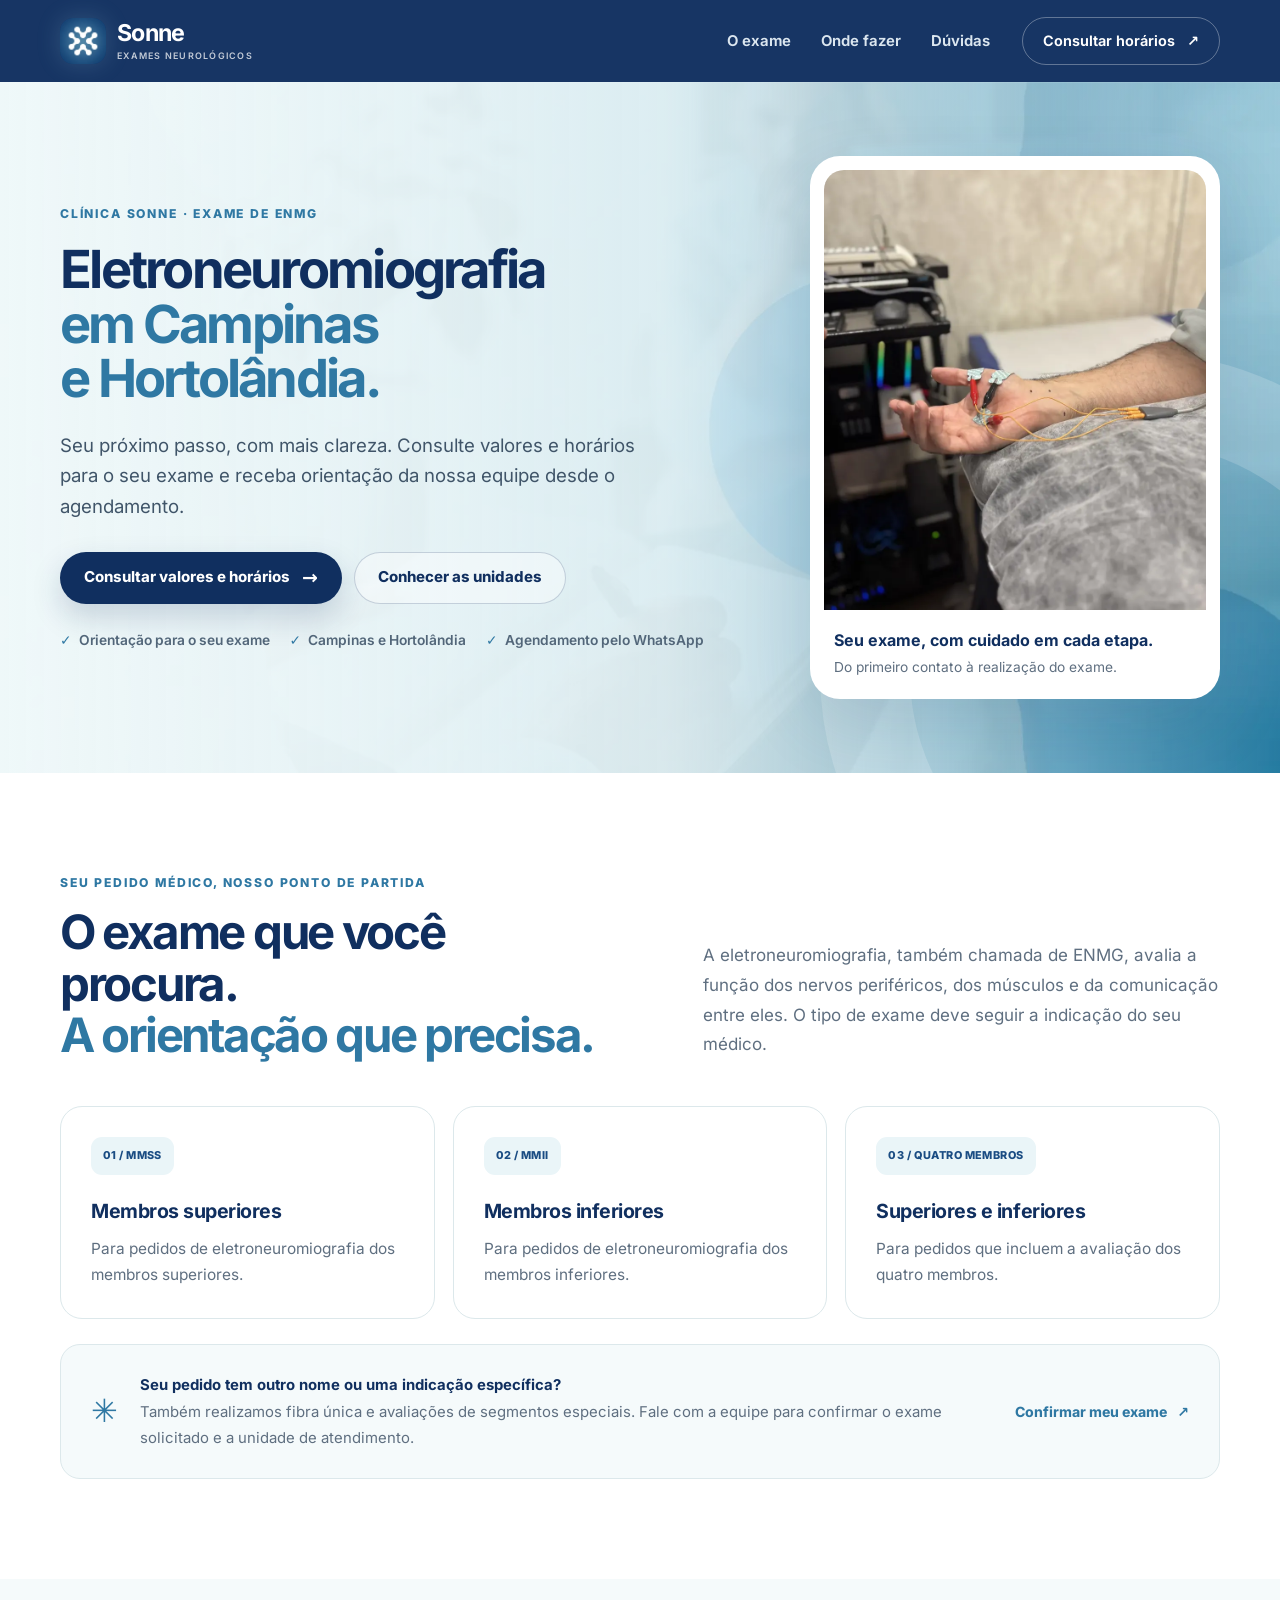
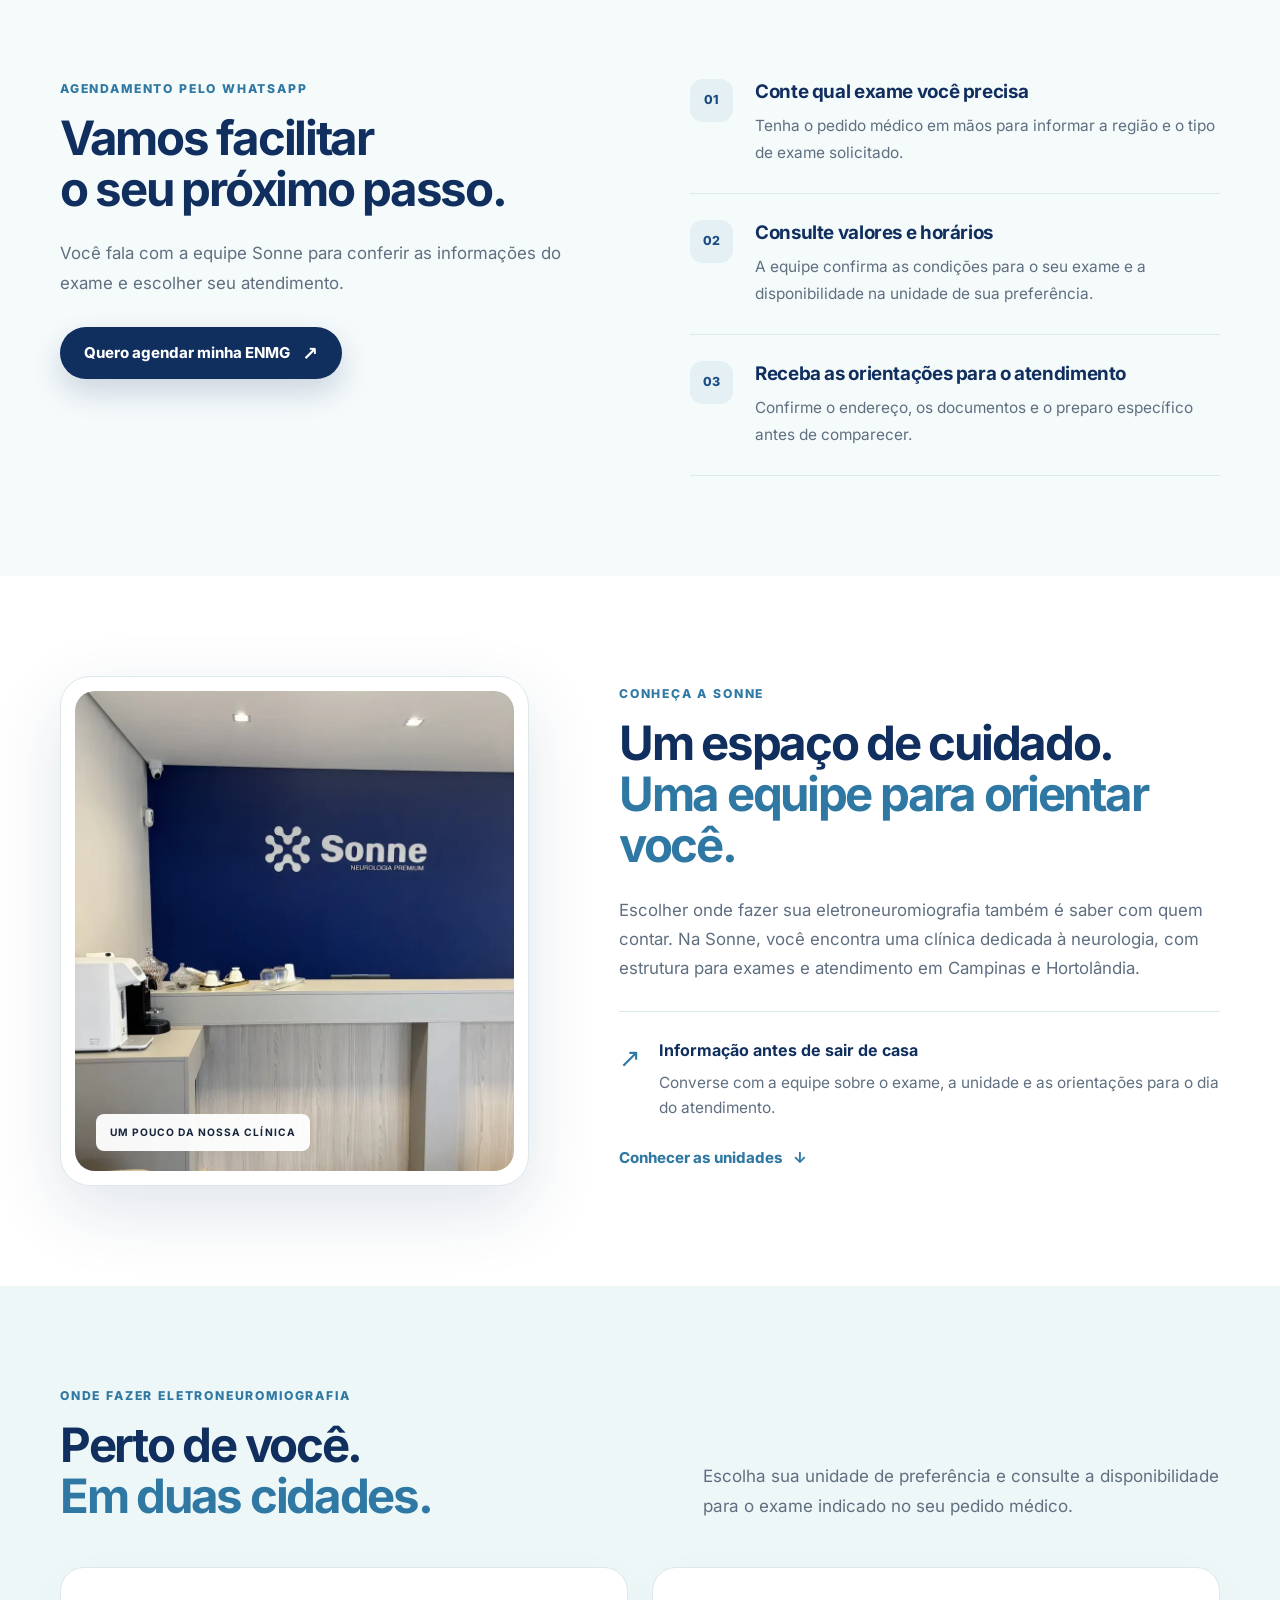
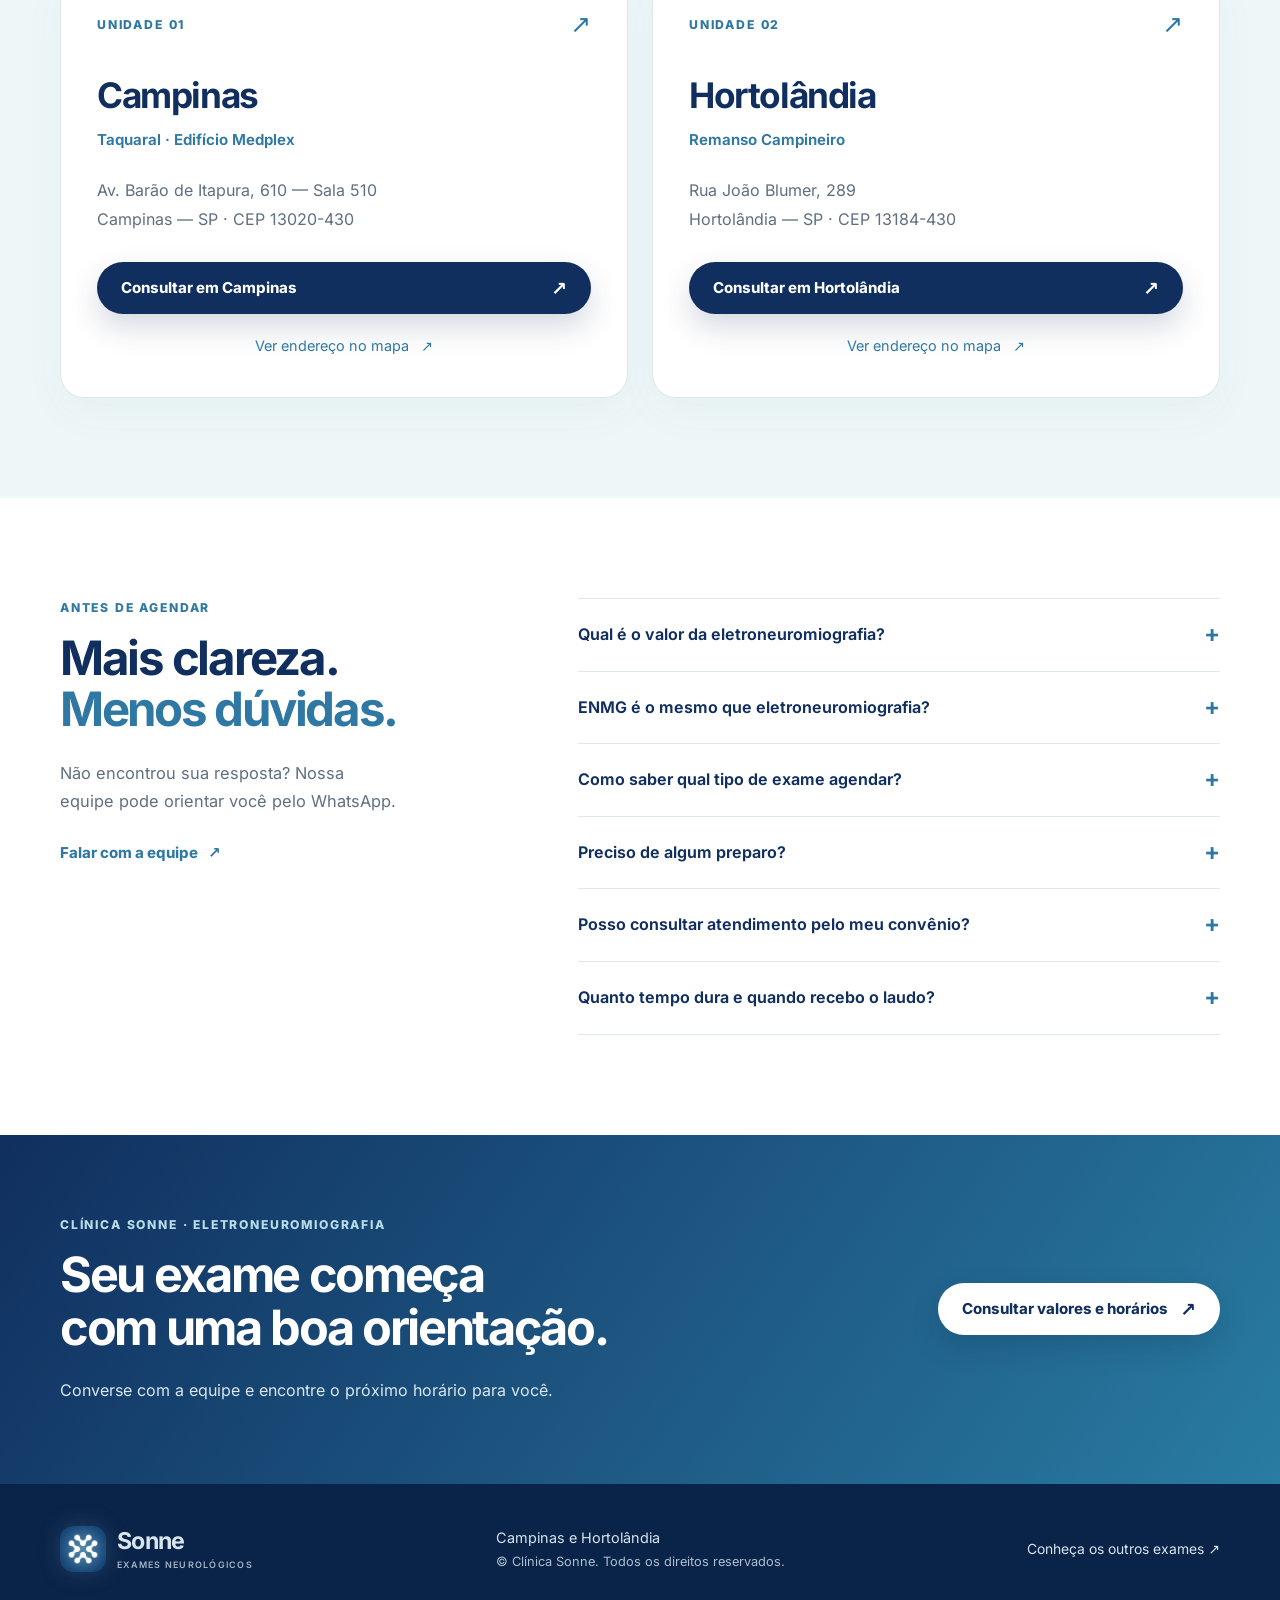
==== commit 8495e88c: "style: remove redundant WhatsApp helper text" ====
--- a/eletroneuromiografia/index.html
+++ b/eletroneuromiografia/index.html
@@ -118,9 +118,6 @@
                 >Conhecer as unidades</a
               >
             </div>
-            <p class="cta-note">
-              Valores e horários pelo WhatsApp, com a equipe Sonne.
-            </p>
             <ul class="trust-list" aria-label="Informações sobre o atendimento">
               <li>Orientação para o seu exame</li>
               <li>Campinas e Hortolândia</li>
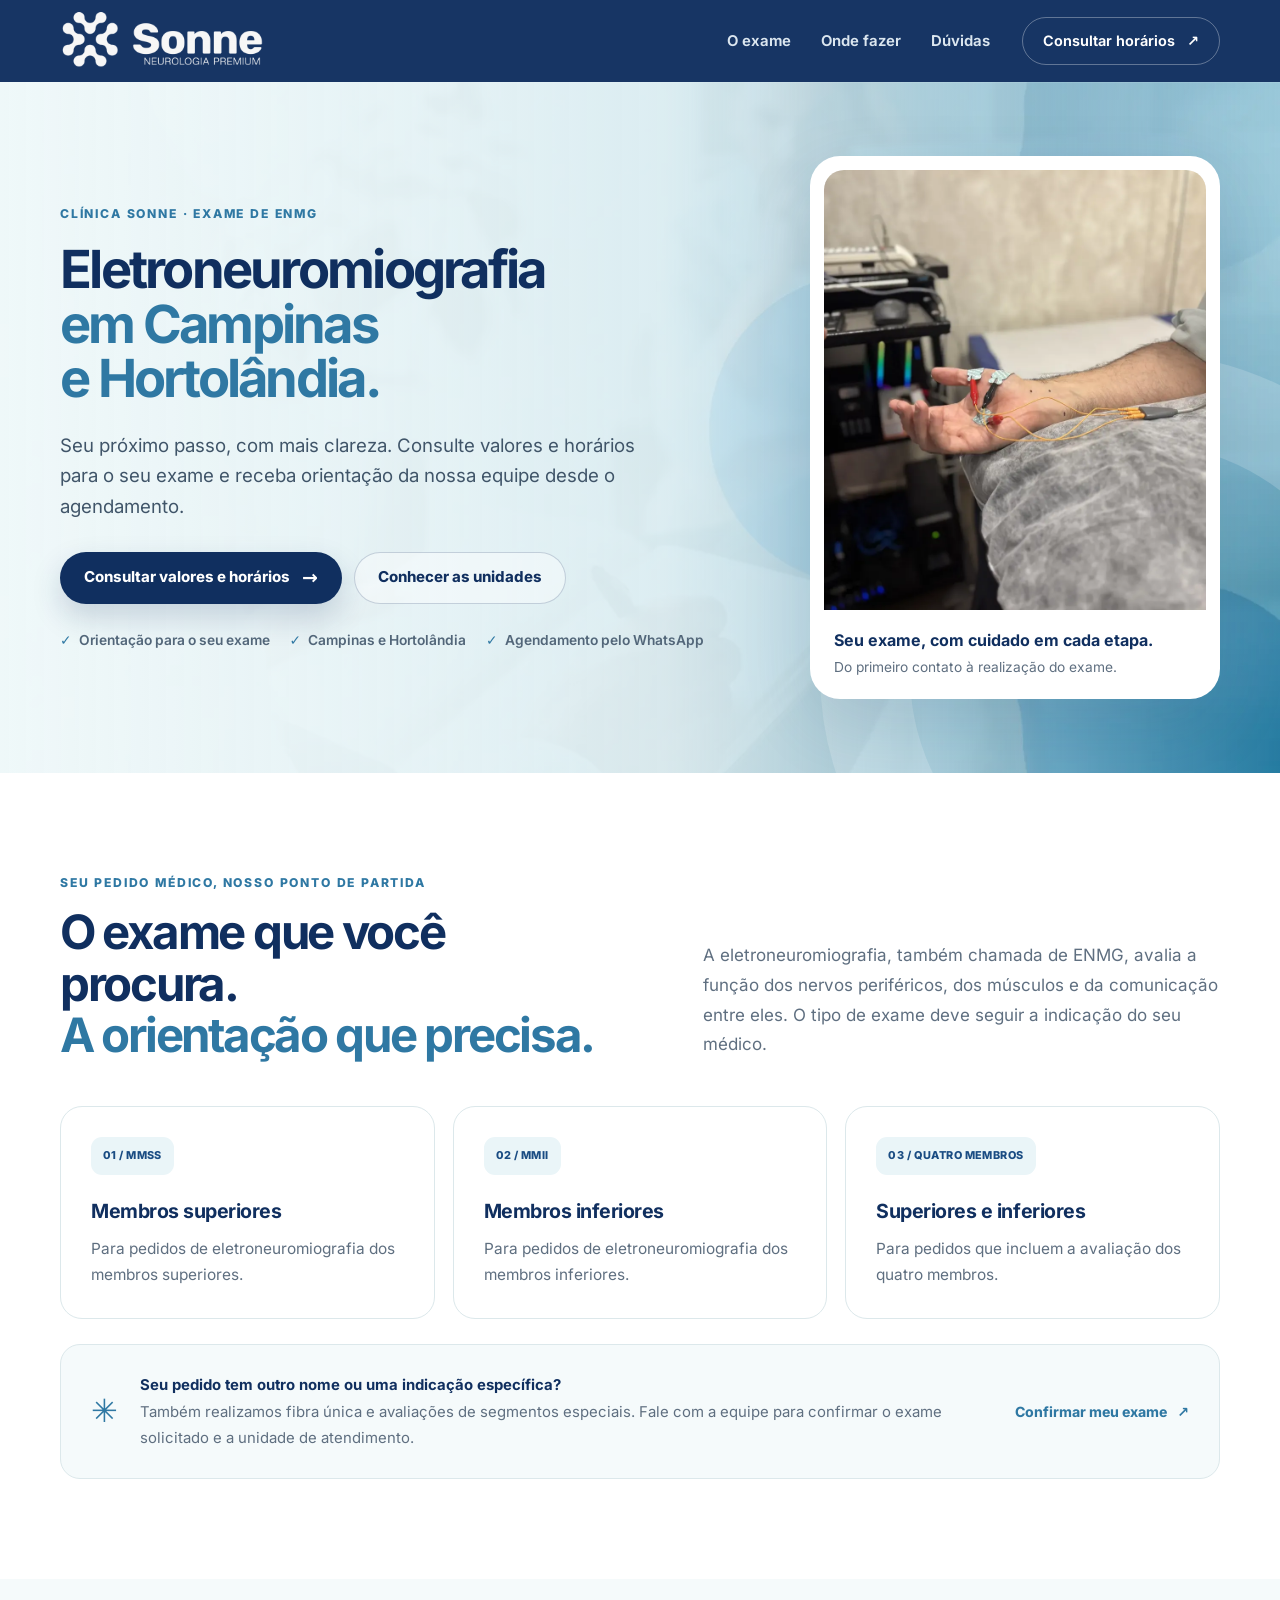
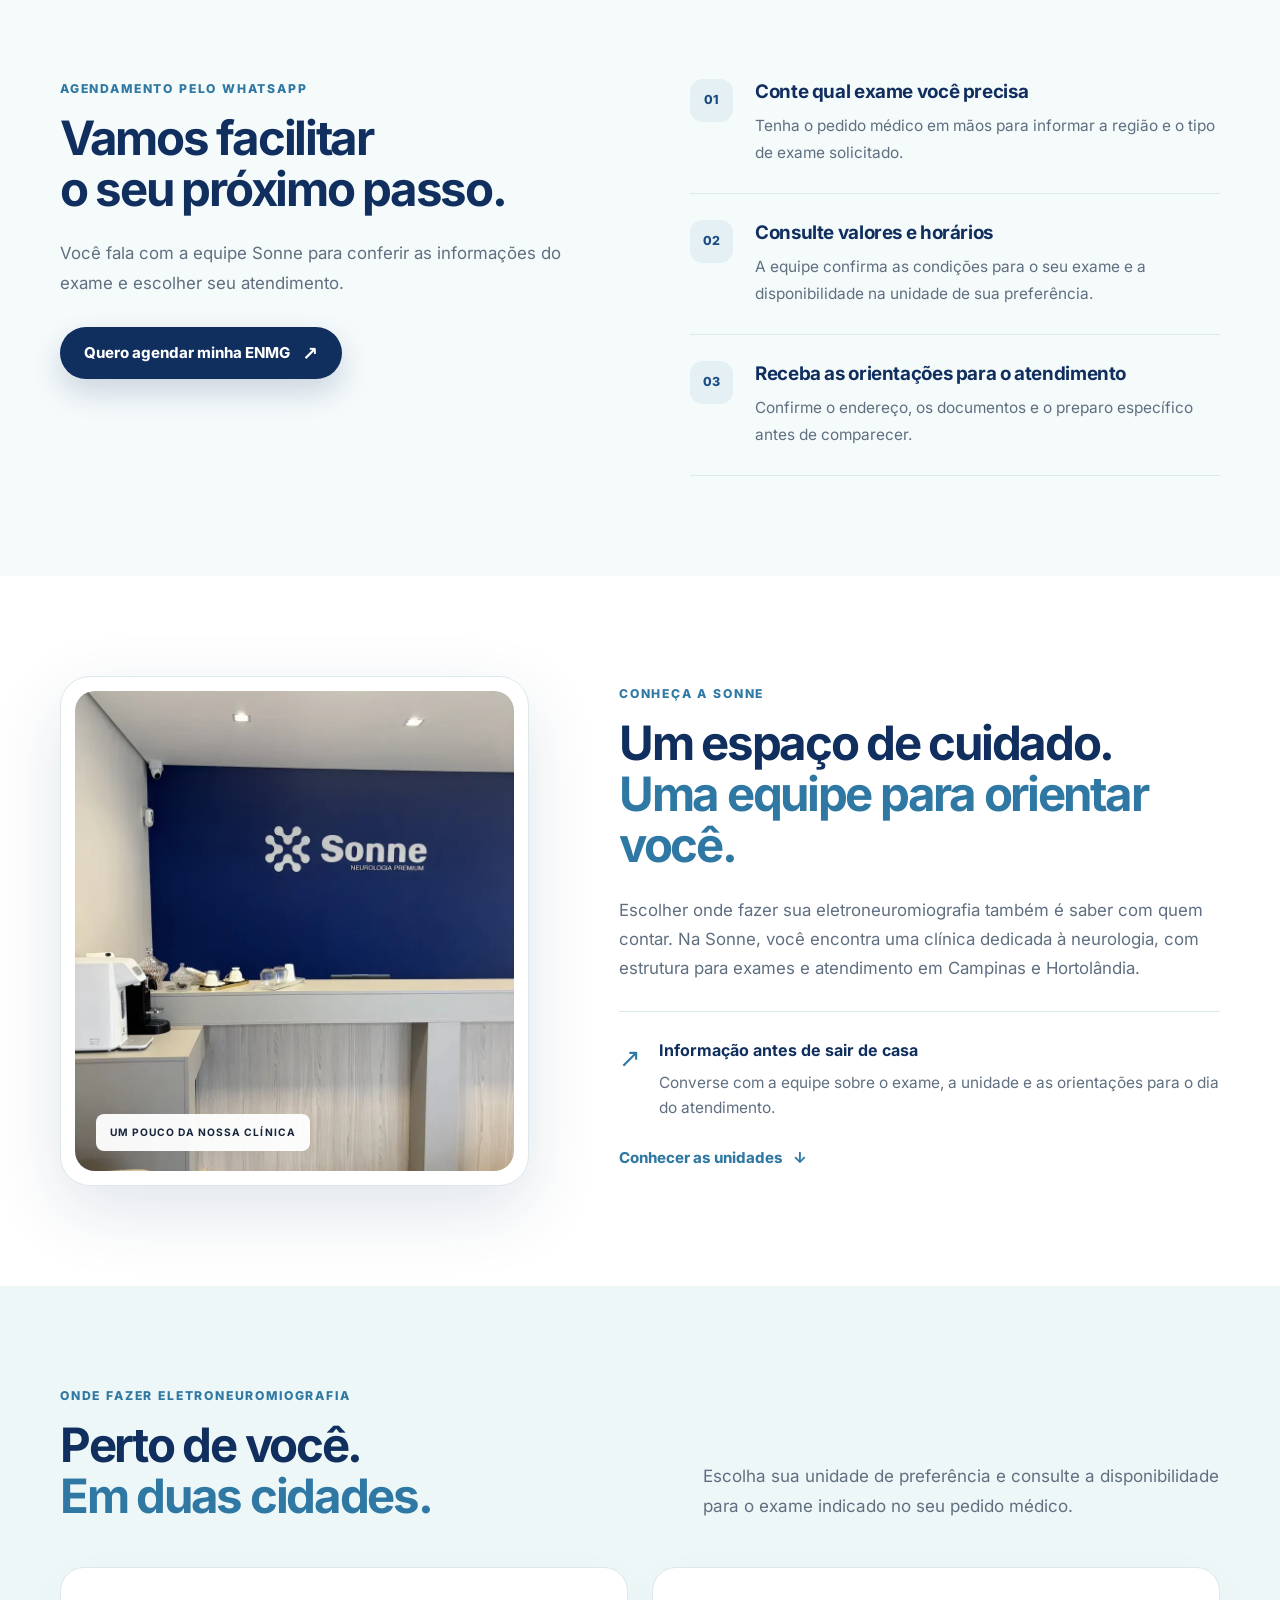
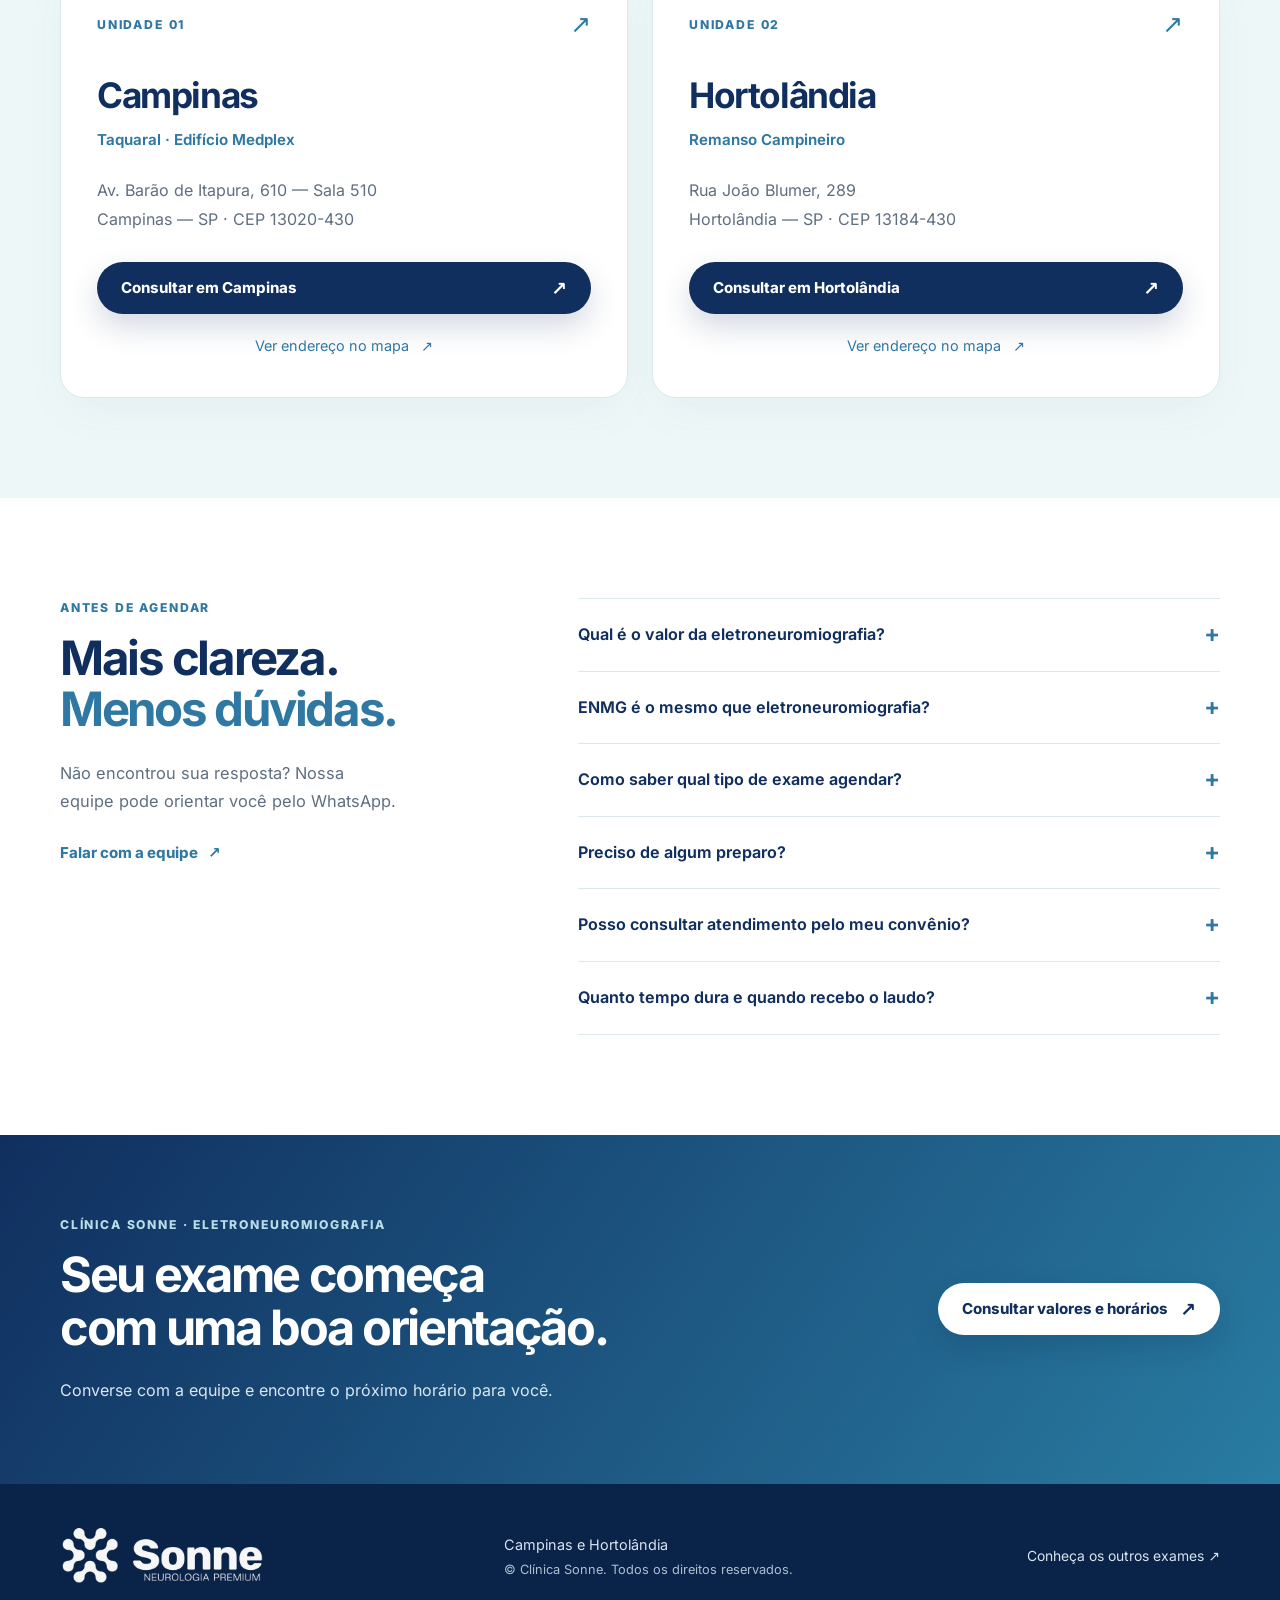
==== commit a4e0838d: "feat: add Unimed landing page and official Sonne logo" ====
--- a/eletroneuromiografia/index.html
+++ b/eletroneuromiografia/index.html
@@ -1,50 +1,51 @@
 <!doctype html>
+
 <html lang="pt-BR">
   <head>
     <meta charset="utf-8" />
-    <meta name="viewport" content="width=device-width, initial-scale=1" />
+    <meta content="width=device-width, initial-scale=1" name="viewport" />
     <title>Eletroneuromiografia em Campinas e Hortolândia | Sonne</title>
     <meta
+      content="Precisa agendar uma eletroneuromiografia? Conheça a Clínica Sonne em Campinas e Hortolândia. Consulte valores, horários e orientações para seu exame pelo WhatsApp."
       name="description"
-      content="Precisa agendar uma eletroneuromiografia? Conheça a Clínica Sonne em Campinas e Hortolândia. Consulte valores, horários e orientações para seu exame pelo WhatsApp."
-    />
-    <meta name="theme-color" content="#102f5f" />
+    />
+    <meta content="#102f5f" name="theme-color" />
     <link
+      href="https://exames.clinicasonne.com.br/eletroneuromiografia/"
       rel="canonical"
-      href="https://exames.clinicasonne.com.br/eletroneuromiografia/"
-    />
-    <meta property="og:type" content="website" />
-    <meta property="og:locale" content="pt_BR" />
+    />
+    <meta content="website" property="og:type" />
+    <meta content="pt_BR" property="og:locale" />
     <meta
+      content="Eletroneuromiografia em Campinas e Hortolândia | Sonne"
       property="og:title"
-      content="Eletroneuromiografia em Campinas e Hortolândia | Sonne"
     />
     <meta
+      content="Seu exame de ENMG, com orientação desde o agendamento. Consulte valores e horários com a equipe Sonne."
       property="og:description"
-      content="Seu exame de ENMG, com orientação desde o agendamento. Consulte valores e horários com a equipe Sonne."
     />
     <meta
+      content="https://exames.clinicasonne.com.br/eletroneuromiografia/"
       property="og:url"
-      content="https://exames.clinicasonne.com.br/eletroneuromiografia/"
     />
     <meta
+      content="https://exames.clinicasonne.com.br/assets/images/exames/eletroneuromiografia.webp"
       property="og:image"
-      content="https://exames.clinicasonne.com.br/assets/images/exames/eletroneuromiografia.webp"
-    />
-    <link rel="icon" href="./assets/sonne-avatar.webp" type="image/webp" />
+    />
+    <link href="./assets/sonne-avatar.webp" rel="icon" type="image/webp" />
     <link
+      as="image"
+      fetchpriority="high"
+      href="../assets/images/exames/eletroneuromiografia.webp"
       rel="preload"
-      as="image"
-      href="../assets/images/exames/eletroneuromiografia.webp"
-      fetchpriority="high"
-    />
-    <link rel="stylesheet" href="./styles.css" />
+    />
+    <link href="./styles.css" rel="stylesheet" />
     <link
+      as="font"
+      crossorigin=""
+      href="./assets/inter-latin.woff2"
       rel="preload"
-      as="font"
-      href="./assets/inter-latin.woff2"
       type="font/woff2"
-      crossorigin
     />
     <script>
       window.dataLayer = window.dataLayer || [];
@@ -69,16 +70,19 @@
         })(window, document, "script", "dataLayer", "GTM-NR84NND4");
       }
     </script>
-    <script src="./script.js" defer></script>
+    <script defer="" src="./script.js"></script>
   </head>
-  <body>
+  <body data-landing-page="enmg_v1">
     <a class="skip-link" href="#conteudo">Ir para o conteúdo</a>
     <header class="site-header">
       <div class="container header-inner">
-        <a class="brand" href="#inicio" aria-label="Clínica Sonne — início">
-          <img src="./assets/sonne-avatar.webp" alt="" width="46" height="46" />
-          <span><strong>Sonne</strong><small>EXAMES NEUROLÓGICOS</small></span>
-        </a>
+        <a aria-label="Clínica Sonne — início" class="brand" href="#inicio"
+          ><img
+            alt="Sonne — Neurologia Premium"
+            height="59"
+            src="./assets/sonne-logo.png"
+            width="210"
+        /></a>
         <nav aria-label="Navegação principal">
           <a href="#exame">O exame</a><a href="#unidades">Onde fazer</a
           ><a href="#duvidas">Dúvidas</a>
@@ -89,7 +93,7 @@
       </div>
     </header>
     <main id="conteudo">
-      <section class="hero" id="inicio" aria-labelledby="titulo">
+      <section aria-labelledby="titulo" class="hero" id="inicio">
         <div class="container hero-grid">
           <div class="hero-copy">
             <p class="eyebrow">CLÍNICA SONNE · EXAME DE ENMG</p>
@@ -106,11 +110,11 @@
             <div class="hero-actions">
               <a
                 class="button button-primary"
+                data-cta-label="hero_consultar_enmg"
+                href="https://wa.me/5519996283086?text=Ol%C3%A1!%20Gostaria%20de%20consultar%20valores%20e%20hor%C3%A1rios%20para%20eletroneuromiografia%20na%20Cl%C3%ADnica%20Sonne."
                 id="primeirobotao"
-                href="https://wa.me/5519996283086?text=Ol%C3%A1!%20Gostaria%20de%20consultar%20valores%20e%20hor%C3%A1rios%20para%20eletroneuromiografia%20na%20Cl%C3%ADnica%20Sonne."
+                rel="noopener noreferrer"
                 target="_blank"
-                rel="noopener noreferrer"
-                data-cta-label="hero_consultar_enmg"
                 >Consultar valores e horários
                 <span aria-hidden="true">→</span></a
               >
@@ -118,7 +122,7 @@
                 >Conhecer as unidades</a
               >
             </div>
-            <ul class="trust-list" aria-label="Informações sobre o atendimento">
+            <ul aria-label="Informações sobre o atendimento" class="trust-list">
               <li>Orientação para o seu exame</li>
               <li>Campinas e Hortolândia</li>
               <li>Agendamento pelo WhatsApp</li>
@@ -126,13 +130,13 @@
           </div>
           <figure class="hero-visual">
             <img
+              alt="Eletrodos posicionados na mão durante uma eletroneuromiografia na Clínica Sonne"
               class="exam-image"
+              decoding="async"
+              fetchpriority="high"
+              height="1200"
               src="../assets/images/exames/eletroneuromiografia.webp"
-              alt="Eletrodos posicionados na mão durante uma eletroneuromiografia na Clínica Sonne"
               width="900"
-              height="1200"
-              fetchpriority="high"
-              decoding="async"
             />
             <figcaption>
               <div>
@@ -143,11 +147,10 @@
           </figure>
         </div>
       </section>
-
       <section
+        aria-labelledby="exame-titulo"
         class="section exam-section"
         id="exame"
-        aria-labelledby="exame-titulo"
       >
         <div class="container">
           <div class="section-heading split-heading">
@@ -187,7 +190,7 @@
             </article>
           </div>
           <div class="exam-help">
-            <span class="small-mark" aria-hidden="true">✳</span>
+            <span aria-hidden="true" class="small-mark">✳</span>
             <p>
               <strong
                 >Seu pedido tem outro nome ou uma indicação específica?</strong
@@ -197,20 +200,19 @@
             </p>
             <a
               class="text-link"
+              data-cta-label="tipos_confirmar_exame"
               href="https://wa.me/5519996283086?text=Ol%C3%A1!%20Gostaria%20de%20confirmar%20uma%20indica%C3%A7%C3%A3o%20espec%C3%ADfica%20de%20eletroneuromiografia%20na%20Sonne."
+              rel="noopener noreferrer"
               target="_blank"
-              rel="noopener noreferrer"
-              data-cta-label="tipos_confirmar_exame"
               >Confirmar meu exame <span aria-hidden="true">↗</span></a
             >
           </div>
         </div>
       </section>
-
       <section
+        aria-labelledby="agendar-titulo"
         class="section journey-section"
         id="agendar"
-        aria-labelledby="agendar-titulo"
       >
         <div class="container journey-grid">
           <div class="journey-intro">
@@ -224,10 +226,10 @@
             </p>
             <a
               class="button button-primary"
+              data-cta-label="passos_agendar_enmg"
               href="https://wa.me/5519996283086?text=Ol%C3%A1!%20Gostaria%20de%20agendar%20uma%20eletroneuromiografia%20na%20Cl%C3%ADnica%20Sonne."
+              rel="noopener noreferrer"
               target="_blank"
-              rel="noopener noreferrer"
-              data-cta-label="passos_agendar_enmg"
               >Quero agendar minha ENMG <span aria-hidden="true">↗</span></a
             >
           </div>
@@ -265,17 +267,16 @@
           </ol>
         </div>
       </section>
-
-      <section class="section clinic-section" aria-labelledby="clinica-titulo">
+      <section aria-labelledby="clinica-titulo" class="section clinic-section">
         <div class="container clinic-grid">
           <div class="clinic-photos">
             <img
-              src="../assets/images/clinica/IMG_0483.webp"
               alt="Recepção da Clínica Sonne com a marca na parede azul"
-              width="900"
+              decoding="async"
               height="1200"
               loading="lazy"
-              decoding="async"
+              src="../assets/images/clinica/IMG_0483.webp"
+              width="900"
             /><span class="photo-caption">UM POUCO DA NOSSA CLÍNICA</span>
           </div>
           <div class="clinic-copy">
@@ -305,11 +306,10 @@
           </div>
         </div>
       </section>
-
       <section
+        aria-labelledby="unidades-titulo"
         class="section locations-section"
         id="unidades"
-        aria-labelledby="unidades-titulo"
       >
         <div class="container">
           <div class="section-heading split-heading">
@@ -338,17 +338,17 @@
               </address>
               <a
                 class="button button-primary"
-                href="https://wa.me/5519996283086?text=Ol%C3%A1!%20Gostaria%20de%20consultar%20valores%20e%20hor%C3%A1rios%20de%20eletroneuromiografia%20na%20unidade%20Campinas%20da%20Sonne."
-                target="_blank"
-                rel="noopener noreferrer"
                 data-cta-label="unidade_campinas_enmg"
                 data-unit="campinas"
+                href="https://wa.me/5519996283086?text=Ol%C3%A1!%20Gostaria%20de%20consultar%20valores%20e%20hor%C3%A1rios%20de%20eletroneuromiografia%20na%20unidade%20Campinas%20da%20Sonne."
+                rel="noopener noreferrer"
+                target="_blank"
                 >Consultar em Campinas <span aria-hidden="true">↗</span></a
               ><a
                 class="map-link"
                 href="https://www.google.com/maps/search/?api=1&amp;query=Cl%C3%ADnica%20Sonne%20Av.%20Bar%C3%A3o%20de%20Itapura%20610%20Campinas"
+                rel="noopener noreferrer"
                 target="_blank"
-                rel="noopener noreferrer"
                 >Ver endereço no mapa <span aria-hidden="true">↗</span></a
               >
             </article>
@@ -364,28 +364,27 @@
               </address>
               <a
                 class="button button-primary"
-                href="https://wa.me/5519996283086?text=Ol%C3%A1!%20Gostaria%20de%20consultar%20valores%20e%20hor%C3%A1rios%20de%20eletroneuromiografia%20na%20unidade%20Hortol%C3%A2ndia%20da%20Sonne."
-                target="_blank"
-                rel="noopener noreferrer"
                 data-cta-label="unidade_hortolandia_enmg"
                 data-unit="hortolandia"
+                href="https://wa.me/5519996283086?text=Ol%C3%A1!%20Gostaria%20de%20consultar%20valores%20e%20hor%C3%A1rios%20de%20eletroneuromiografia%20na%20unidade%20Hortol%C3%A2ndia%20da%20Sonne."
+                rel="noopener noreferrer"
+                target="_blank"
                 >Consultar em Hortolândia <span aria-hidden="true">↗</span></a
               ><a
                 class="map-link"
                 href="https://www.google.com/maps/search/?api=1&amp;query=Cl%C3%ADnica%20Sonne%20Rua%20Jo%C3%A3o%20Blumer%20289%20Hortol%C3%A2ndia"
+                rel="noopener noreferrer"
                 target="_blank"
-                rel="noopener noreferrer"
                 >Ver endereço no mapa <span aria-hidden="true">↗</span></a
               >
             </article>
           </div>
         </div>
       </section>
-
       <section
+        aria-labelledby="duvidas-titulo"
         class="section faq-section"
         id="duvidas"
-        aria-labelledby="duvidas-titulo"
       >
         <div class="container faq-grid">
           <div>
@@ -399,10 +398,10 @@
             </p>
             <a
               class="text-link"
+              data-cta-label="faq_duvida_enmg"
               href="https://wa.me/5519996283086?text=Ol%C3%A1!%20Tenho%20uma%20d%C3%BAvida%20sobre%20o%20agendamento%20de%20eletroneuromiografia%20na%20Sonne."
+              rel="noopener noreferrer"
               target="_blank"
-              rel="noopener noreferrer"
-              data-cta-label="faq_duvida_enmg"
               >Falar com a equipe <span aria-hidden="true">↗</span></a
             >
           </div>
@@ -459,7 +458,7 @@
           </div>
         </div>
       </section>
-      <section class="final-cta" aria-labelledby="final-titulo">
+      <section aria-labelledby="final-titulo" class="final-cta">
         <div class="container final-inner">
           <div>
             <p class="eyebrow">CLÍNICA SONNE · ELETRONEUROMIOGRAFIA</p>
@@ -470,10 +469,10 @@
           </div>
           <a
             class="button button-light"
+            data-cta-label="final_consultar_enmg"
             href="https://wa.me/5519996283086?text=Ol%C3%A1!%20Gostaria%20de%20consultar%20valores%20e%20hor%C3%A1rios%20para%20eletroneuromiografia%20na%20Cl%C3%ADnica%20Sonne."
+            rel="noopener noreferrer"
             target="_blank"
-            rel="noopener noreferrer"
-            data-cta-label="final_consultar_enmg"
             >Consultar valores e horários <span aria-hidden="true">↗</span></a
           >
         </div>
@@ -483,14 +482,11 @@
       <div class="container footer-inner">
         <a class="brand" href="#inicio"
           ><img
-            src="./assets/sonne-avatar.webp"
-            alt=""
-            width="40"
-            height="40"
-          /><span
-            ><strong>Sonne</strong><small>EXAMES NEUROLÓGICOS</small></span
-          ></a
-        >
+            alt="Sonne — Neurologia Premium"
+            height="59"
+            src="./assets/sonne-logo.png"
+            width="210"
+        /></a>
         <p>
           Campinas e Hortolândia<br /><span
             >© Clínica Sonne. Todos os direitos reservados.</span
@@ -504,10 +500,10 @@
     <div class="mobile-cta">
       <a
         class="button button-primary"
+        data-cta-label="fixo_mobile_consultar_enmg"
         href="https://wa.me/5519996283086?text=Ol%C3%A1!%20Gostaria%20de%20consultar%20valores%20e%20hor%C3%A1rios%20para%20eletroneuromiografia%20na%20Cl%C3%ADnica%20Sonne."
+        rel="noopener noreferrer"
         target="_blank"
-        rel="noopener noreferrer"
-        data-cta-label="fixo_mobile_consultar_enmg"
         >Consultar valores e horários <span aria-hidden="true">↗</span></a
       >
     </div>
--- a/eletroneuromiografia/styles.css
+++ b/eletroneuromiografia/styles.css
@@ -1050,3 +1050,24 @@
     transition: none !important;
   }
 }
+
+/* Official horizontal logo supplied by the client. Keep its intrinsic ratio. */
+.brand img {
+  width: 210px;
+  height: auto;
+  border-radius: 0;
+  object-fit: contain;
+  box-shadow: none;
+}
+@media (max-width: 520px) {
+  .brand img {
+    width: 148px;
+    height: auto;
+    border-radius: 0;
+  }
+}
+@media (max-width: 360px) {
+  .brand img {
+    width: 136px;
+  }
+}
